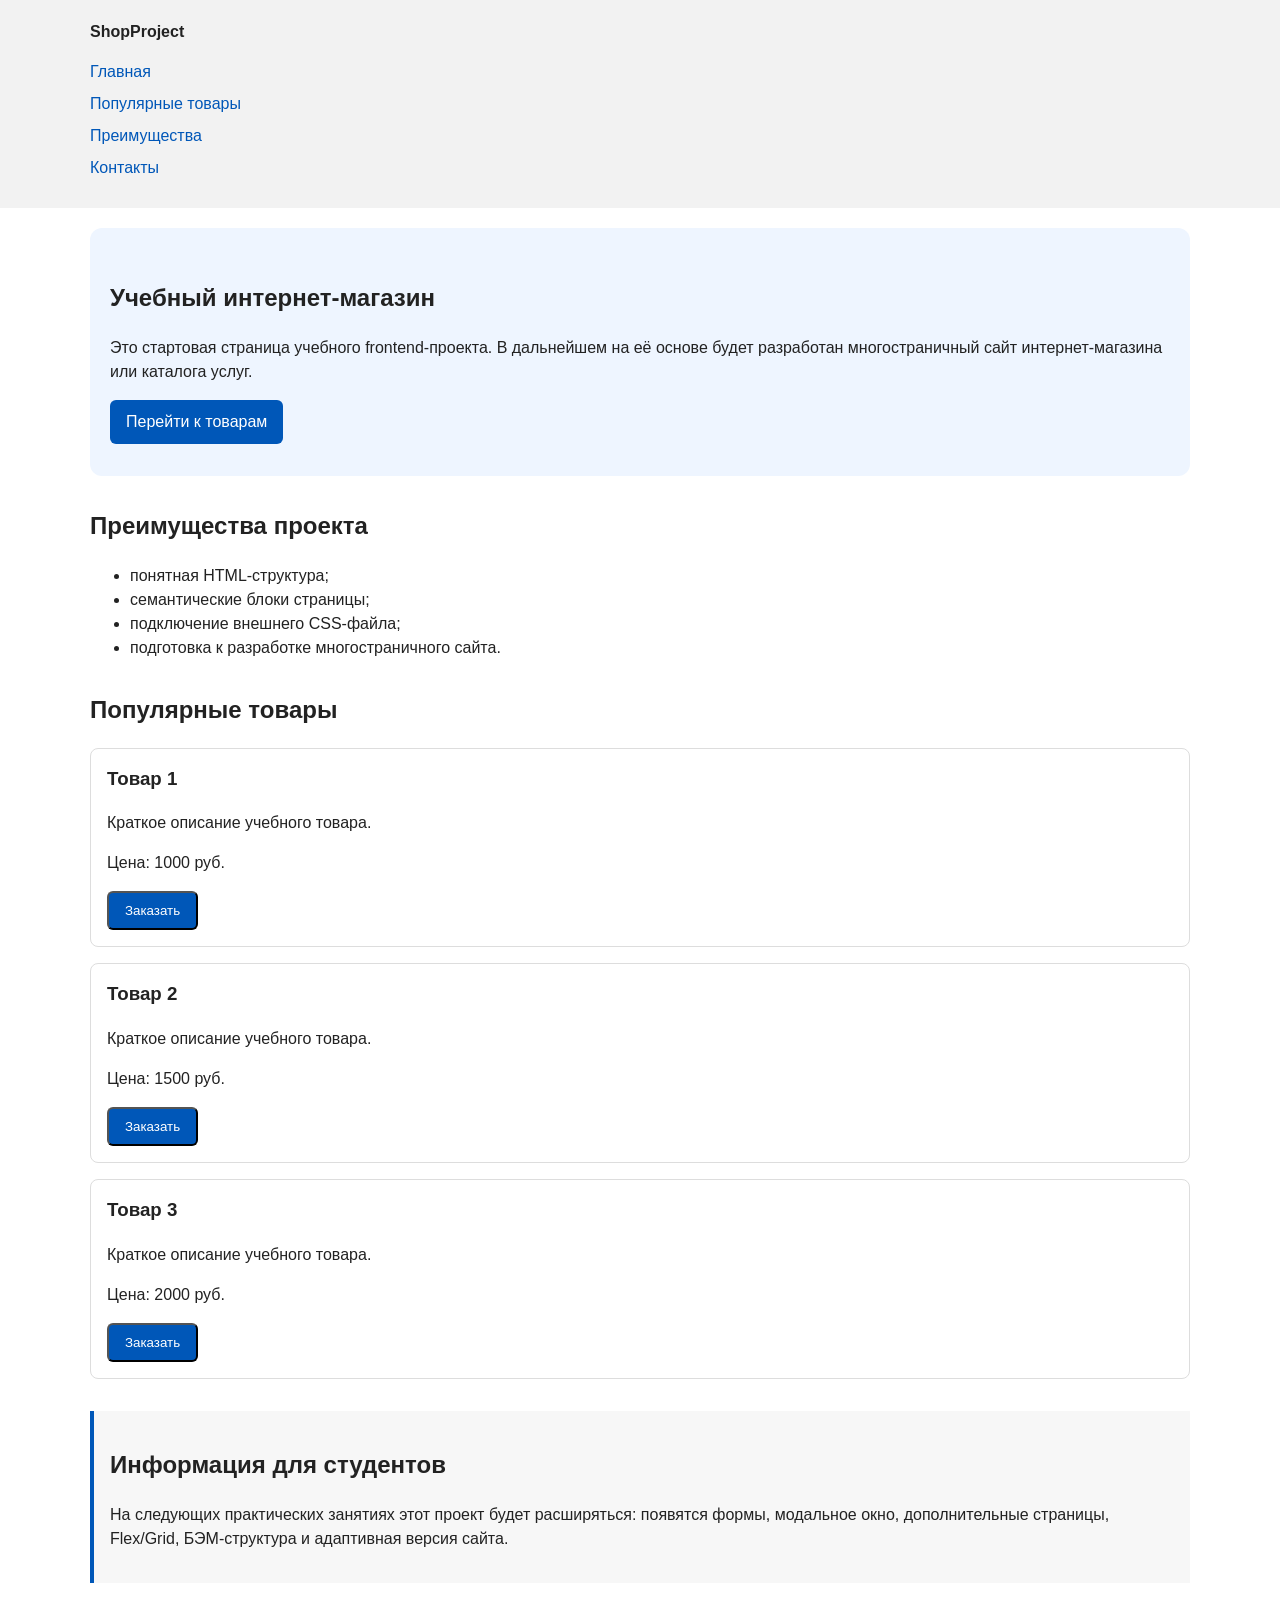
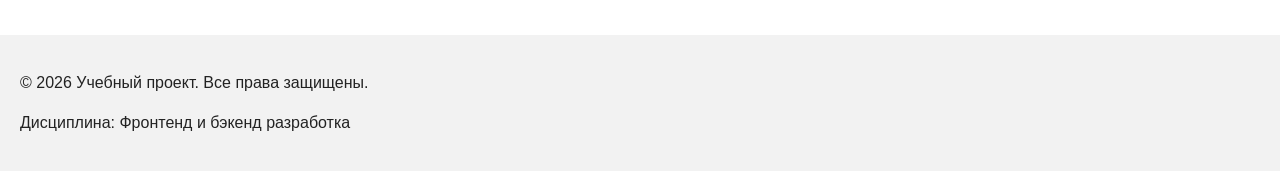
==== index.html @ 7aa3ad2e "feat: add order form modal and validation" ====
<!DOCTYPE html>
<html lang="ru">

<head>
    <meta charset="UTF-8">
    <meta name="viewport" content="width=device-width, initial-scale=1.0">
    <title>Учебный интернет-магазин</title>
    <link rel="stylesheet" href="css/style.css">
    <script src="js/main.js" defer></script>
</head>

<body>
    <!-- Шапка сайта -->
    <header>
        <div class="site-header">
            <a class="site-logo" href="index.html">ShopProject</a>
            <nav class="site-nav" aria-label="Основная навигация">
                <ul class="site-nav__list">
                    <li><a href="index.html">Главная</a></li>
                    <li><a href="#popular">Популярные товары</a></li>
                    <li><a href="#advantages">Преимущества</a></li>
                    <li><a href="#contacts">Контакты</a></li>
                </ul>
            </nav>
        </div>
    </header>

    <!-- Основное содержимое -->
    <main>
        <!-- Hero-блок -->
        <section class="hero">
            <h1>Учебный интернет-магазин</h1>
            <p>
                Это стартовая страница учебного frontend-проекта.
                В дальнейшем на её основе будет разработан многостраничный сайт интернет-магазина или каталога услуг.
            </p>
            <a class="button" href="#popular">Перейти к товарам</a>
        </section>

        <!-- Блок преимуществ -->
        <section class="section" id="advantages">
            <h2>Преимущества проекта</h2>
            <ul class="advantages-list">
                <li>понятная HTML-структура;</li>
                <li>семантические блоки страницы;</li>
                <li>подключение внешнего CSS-файла;</li>
                <li>подготовка к разработке многостраничного сайта.</li>
            </ul>
        </section>

        <!-- Блок популярных товаров -->
        <section class="section" id="popular">
            <h2>Популярные товары</h2>

            <article class="product-card">
                <h3>Товар 1</h3>
                <p>Краткое описание учебного товара.</p>
                <p>Цена: 1000 руб.</p>
                <button class="button product-card__button" type="button" data-product="Товар 1">
                    Заказать
                </button>
            </article>

            <article class="product-card">
                <h3>Товар 2</h3>
                <p>Краткое описание учебного товара.</p>
                <p>Цена: 1500 руб.</p>
                <button class="button product-card__button" type="button" data-product="Товар 2">
                    Заказать
                </button>
            </article>

            <article class="product-card">
                <h3>Товар 3</h3>
                <p>Краткое описание учебного товара.</p>
                <p>Цена: 2000 руб.</p>
                <button class="button product-card__button" type="button" data-product="Товар 3">
                    Заказать
                </button>
            </article>
        </section>

        <!-- Дополнительный блок -->
        <aside class="aside-info">
            <h2>Информация для студентов</h2>
            <p>
                На следующих практических занятиях этот проект будет расширяться: появятся формы, модальное окно,
                дополнительные страницы, Flex/Grid, БЭМ-структура и адаптивная версия сайта.
            </p>
        </aside>
    </main>

    <!-- Подвал сайта -->
    <footer id="contacts">
        <p>&copy; 2026 Учебный проект. Все права защищены.</p>
        <p>Дисциплина: Фронтенд и бэкенд разработка</p>
    </footer>
<dialog class="order-dialog" id="order-dialog" aria-labelledby="order-dialog-title">
    <h2 id="order-dialog-title">Оформление заявки</h2>

    <form class="order-form" id="order-form" action="#" method="post" novalidate>
        <!-- Скрытое поле для выбранного товара -->
        <input id="selected-product" name="selected-product" type="hidden">

        <div class="form-field">
            <label for="order-name">Имя</label>
            <input id="order-name" name="name" type="text" placeholder="Введите ваше имя" minlength="2"
                autocomplete="given-name" required>
        </div>

        <div class="form-field">
            <label for="order-email">E-mail</label>
            <input id="order-email" name="email" type="email" placeholder="example@mail.ru" autocomplete="email"
                required>
        </div>

        <div class="form-field">
            <label for="order-phone">Телефон</label>
            <input id="order-phone" name="phone" type="tel" inputmode="tel" placeholder="+7(900) 000-00-00"
                pattern="^\+7\(\d{3}\)\d{3}-\d{2}-\d{2}$" required>
            <small>Формат: +7(900) 000-00-00</small>
        </div>

        <div class="form-field">
            <label for="order-date">Дата связи</label>
            <input id="order-date" name="date" type="date">
        </div>

        <div class="form-field">
            <label for="order-topic">Тема заявки</label>
            <select id="order-topic" name="topic" required>
                <option value="">Выберите тему</option>
                <option value="product">Заказ товара</option>
                <option value="consultation">Консультация</option>
                <option value="delivery">Доставка</option>
            </select>
        </div>

        <div class="form-field">
            <label for="order-comment">Комментарий</label>
            <textarea id="order-comment" name="comment" rows="4"
                placeholder="Укажите дополнительную информацию"></textarea>
        </div>

        <div class="form-field form-field--checkbox">
            <label>
                <input id="order-agreement" name="agreement" type="checkbox" required>
                Я согласен на обработку данных
            </label>
        </div>

        <div class="form-actions">
            <button type="button" id="close-order-dialog">Закрыть</button>
            <button type="submit">Отправить заявку</button>
        </div>
    </form>
</dialog>

<!-- Сообщение об успехе (изначально скрыто) -->
<p class="success-message" id="success-message" hidden>
    Форма успешно отправлена!
</p>
</body>

</html>
---- css/style.css ----
* {
    box-sizing: border-box;
}

body {
    margin: 0;
    font-family: Arial, sans-serif;
    line-height: 1.5;
    color: #222222;
    background-color: #ffffff;
}

header,
main,
footer {
    padding: 20px;
}

header {
    background-color: #f2f2f2;
}

footer {
    background-color: #f2f2f2;
}

.site-header {
    max-width: 1100px;
    margin: 0 auto;
}

.site-logo {
    font-weight: bold;
    text-decoration: none;
    color: #222222;
}

.site-nav__list {
    padding: 0;
    margin: 16px 0 0;
    list-style: none;
}

.site-nav__list li {
    margin-bottom: 8px;
}

.site-nav__list a {
    color: #0057b8;
    text-decoration: none;
}

.site-nav__list a:hover {
    text-decoration: underline;
}

.hero {
    max-width: 1100px;
    margin: 0 auto 32px;
    padding: 32px 20px;
    background-color: #eef5ff;
    border-radius: 12px;
}

.section {
    max-width: 1100px;
    margin: 0 auto 32px;
}

.section h2 {
    margin-top: 0;
}

.product-card {
    margin-bottom: 16px;
    padding: 16px;
    border: 1px solid #dddddd;
    border-radius: 8px;
    background-color: #ffffff;
}

.product-card h3 {
    margin-top: 0;
}

.button {
    display: inline-block;
    padding: 10px 16px;
    color: #ffffff;
    background-color: #0057b8;
    text-decoration: none;
    border-radius: 6px;
}

.button:hover {
    background-color: #003f86;
}

.aside-info {
    max-width: 1100px;
    margin: 0 auto 32px;
    padding: 16px;
    border-left: 4px solid #0057b8;
    background-color: #f7f7f7;
}
/* Модальное окно.
Элемент dialog сам умеет открываться поверх страницы.
*/
.order-dialog {
    width: min(100% - 32px, 560px);
    padding: 24px;
    border: none;
    border-radius: 12px;
}

/* Затемнение фона за модальным окном.
*/
.order-dialog::backdrop {
    background-color: rgba(0, 0, 0, 0.5);
}

/* Поле формы.
Каждый блок получает нижний отступ.
*/
.form-field {
    margin-bottom: 16px;
}

/* Подпись поля.
*/
.form-field label {
    display: block;
    margin-bottom: 6px;
}

/* Основные поля формы.
*/
.form-field input,
.form-field select,
.form-field textarea {
    width: 100%;
    padding: 10px 12px;
    border: 1px solid #cccccc;
    border-radius: 6px;
    font: inherit;
}

/* Checkbox не должен занимать всю ширину.
*/
.form-field input[type="checkbox"] {
    width: auto;
}

/* Подсказка под полем телефона.
*/
.form-field small {
    display: block;
    margin-top: 4px;
    color: #666666;
}

/* Видимый фокус для клавиатурной навигации.
*/
.form-field input:focus-visible,
.form-field select:focus-visible,
.form-field textarea:focus-visible,
.form-actions button:focus-visible {
    outline: 2px solid #0057b8;
    outline-offset: 2px;
}

/* Подсветка ошибочных полей.
Атрибут aria-invalid будет добавляться через JavaScript.
*/
[aria-invalid="true"] {
    border-color: #b00020;
}

/* Кнопки формы.
*/
.form-actions {
    display: flex;
    gap: 12px;
    margin-top: 20px;
}

/* Сообщение об успешной отправке.
*/
.success-message {
    max-width: 1100px;
    margin: 24px auto;
    padding: 16px;
    border-left: 4px solid #168a2f;
    background-color: #eefaf0;
}
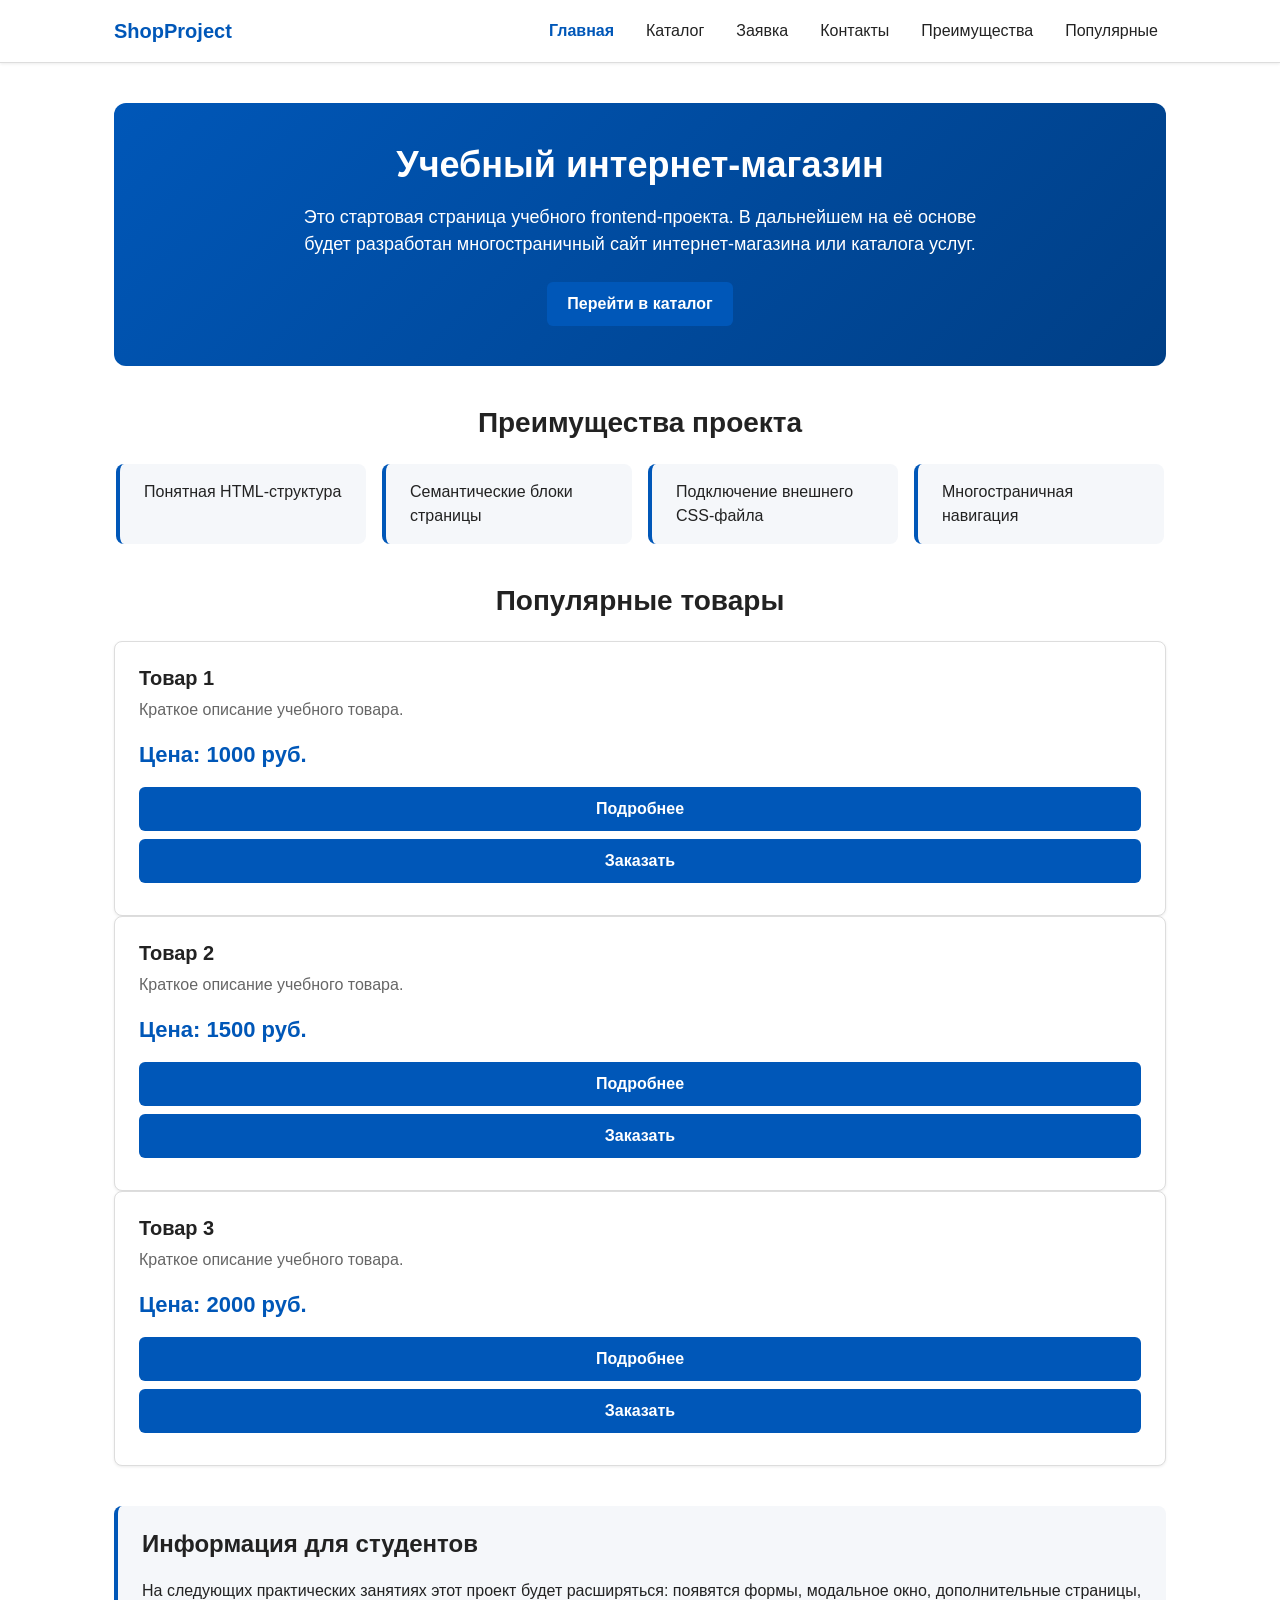
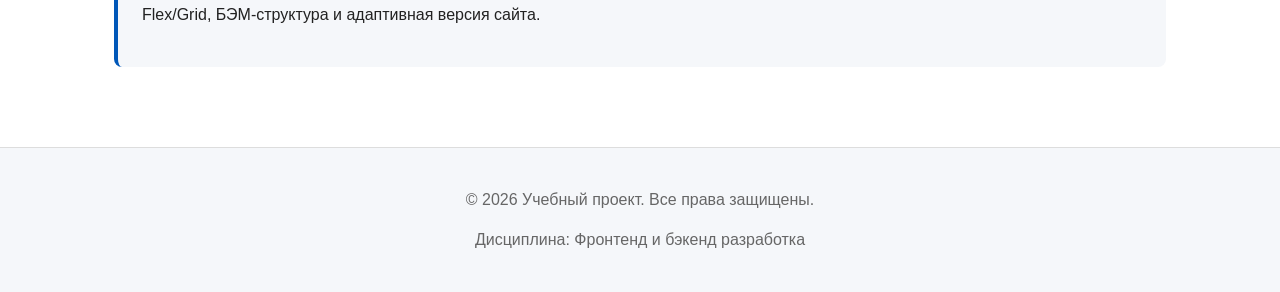
==== commit 57a15986: "feat: add multi-page structure, catalog, product, order and contacts pages" ====
--- a/index.html
+++ b/index.html
@@ -4,162 +4,141 @@
 <head>
     <meta charset="UTF-8">
     <meta name="viewport" content="width=device-width, initial-scale=1.0">
-    <title>Учебный интернет-магазин</title>
+    <title>Главная — Учебный интернет-магазин</title>
+    <meta name="description"
+        content="Главная страница учебного интернет-магазина: популярные товары, преимущества и контакты">
     <link rel="stylesheet" href="css/style.css">
     <script src="js/main.js" defer></script>
 </head>
 
 <body>
-    <!-- Шапка сайта -->
-    <header>
-        <div class="site-header">
-            <a class="site-logo" href="index.html">ShopProject</a>
+    <header class="site-header">
+        <div class="site-header__inner">
+            <a class="site-header__logo" href="index.html">ShopProject</a>
             <nav class="site-nav" aria-label="Основная навигация">
                 <ul class="site-nav__list">
-                    <li><a href="index.html">Главная</a></li>
-                    <li><a href="#popular">Популярные товары</a></li>
-                    <li><a href="#advantages">Преимущества</a></li>
-                    <li><a href="#contacts">Контакты</a></li>
+                    <li class="site-nav__item"><a href="index.html"
+                            class="site-nav__link site-nav__link--active">Главная</a></li>
+                    <li class="site-nav__item"><a href="catalog.html" class="site-nav__link">Каталог</a></li>
+                    <li class="site-nav__item"><a href="order.html" class="site-nav__link">Заявка</a></li>
+                    <li class="site-nav__item"><a href="contacts.html" class="site-nav__link">Контакты</a></li>
+                    <li class="site-nav__item"><a href="#advantages" class="site-nav__link">Преимущества</a></li>
+                    <li class="site-nav__item"><a href="#popular" class="site-nav__link">Популярные</a></li>
                 </ul>
             </nav>
         </div>
     </header>
 
-    <!-- Основное содержимое -->
     <main>
-        <!-- Hero-блок -->
         <section class="hero">
             <h1>Учебный интернет-магазин</h1>
-            <p>
-                Это стартовая страница учебного frontend-проекта.
-                В дальнейшем на её основе будет разработан многостраничный сайт интернет-магазина или каталога услуг.
-            </p>
-            <a class="button" href="#popular">Перейти к товарам</a>
+            <p>Это стартовая страница учебного frontend-проекта. В дальнейшем на её основе будет разработан
+                многостраничный сайт интернет-магазина или каталога услуг.</p>
+            <a class="button" href="catalog.html">Перейти в каталог</a>
         </section>
 
-        <!-- Блок преимуществ -->
         <section class="section" id="advantages">
             <h2>Преимущества проекта</h2>
             <ul class="advantages-list">
-                <li>понятная HTML-структура;</li>
-                <li>семантические блоки страницы;</li>
-                <li>подключение внешнего CSS-файла;</li>
-                <li>подготовка к разработке многостраничного сайта.</li>
+                <li>Понятная HTML-структура</li>
+                <li>Семантические блоки страницы</li>
+                <li>Подключение внешнего CSS-файла</li>
+                <li>Многостраничная навигация</li>
             </ul>
         </section>
 
-        <!-- Блок популярных товаров -->
         <section class="section" id="popular">
             <h2>Популярные товары</h2>
 
             <article class="product-card">
-                <h3>Товар 1</h3>
-                <p>Краткое описание учебного товара.</p>
-                <p>Цена: 1000 руб.</p>
-                <button class="button product-card__button" type="button" data-product="Товар 1">
-                    Заказать
-                </button>
+                <h3 class="product-card__title">Товар 1</h3>
+                <p class="product-card__description">Краткое описание учебного товара.</p>
+                <p class="product-card__price">Цена: 1000 руб.</p>
+                <a class="button product-card__link" href="product.html">Подробнее</a>
+                <button class="button product-card__button" type="button" data-product="Товар 1">Заказать</button>
             </article>
 
             <article class="product-card">
-                <h3>Товар 2</h3>
-                <p>Краткое описание учебного товара.</p>
-                <p>Цена: 1500 руб.</p>
-                <button class="button product-card__button" type="button" data-product="Товар 2">
-                    Заказать
-                </button>
+                <h3 class="product-card__title">Товар 2</h3>
+                <p class="product-card__description">Краткое описание учебного товара.</p>
+                <p class="product-card__price">Цена: 1500 руб.</p>
+                <a class="button product-card__link" href="product.html">Подробнее</a>
+                <button class="button product-card__button" type="button" data-product="Товар 2">Заказать</button>
             </article>
 
             <article class="product-card">
-                <h3>Товар 3</h3>
-                <p>Краткое описание учебного товара.</p>
-                <p>Цена: 2000 руб.</p>
-                <button class="button product-card__button" type="button" data-product="Товар 3">
-                    Заказать
-                </button>
+                <h3 class="product-card__title">Товар 3</h3>
+                <p class="product-card__description">Краткое описание учебного товара.</p>
+                <p class="product-card__price">Цена: 2000 руб.</p>
+                <a class="button product-card__link" href="product.html">Подробнее</a>
+                <button class="button product-card__button" type="button" data-product="Товар 3">Заказать</button>
             </article>
         </section>
 
-        <!-- Дополнительный блок -->
         <aside class="aside-info">
             <h2>Информация для студентов</h2>
-            <p>
-                На следующих практических занятиях этот проект будет расширяться: появятся формы, модальное окно,
-                дополнительные страницы, Flex/Grid, БЭМ-структура и адаптивная версия сайта.
-            </p>
+            <p>На следующих практических занятиях этот проект будет расширяться: появятся формы, модальное окно,
+                дополнительные страницы, Flex/Grid, БЭМ-структура и адаптивная версия сайта.</p>
         </aside>
     </main>
 
-    <!-- Подвал сайта -->
-    <footer id="contacts">
+    <footer class="site-footer" id="contacts">
         <p>&copy; 2026 Учебный проект. Все права защищены.</p>
         <p>Дисциплина: Фронтенд и бэкенд разработка</p>
     </footer>
-<dialog class="order-dialog" id="order-dialog" aria-labelledby="order-dialog-title">
-    <h2 id="order-dialog-title">Оформление заявки</h2>
 
-    <form class="order-form" id="order-form" action="#" method="post" novalidate>
-        <!-- Скрытое поле для выбранного товара -->
-        <input id="selected-product" name="selected-product" type="hidden">
+    <dialog class="order-dialog" id="order-dialog" aria-labelledby="order-dialog-title">
+        <h2 id="order-dialog-title">Оформление заявки</h2>
+        <form class="order-form" id="order-form" action="#" method="post" novalidate>
+            <input id="selected-product" name="selected-product" type="hidden">
+            <div class="form-field">
+                <label for="order-name">Имя</label>
+                <input id="order-name" name="name" type="text" placeholder="Введите ваше имя" minlength="2"
+                    autocomplete="given-name" required>
+            </div>
+            <div class="form-field">
+                <label for="order-email">E-mail</label>
+                <input id="order-email" name="email" type="email" placeholder="example@mail.ru" autocomplete="email"
+                    required>
+            </div>
+            <div class="form-field">
+                <label for="order-phone">Телефон</label>
+                <input id="order-phone" name="phone" type="tel" inputmode="tel" placeholder="+7(900) 000-00-00"
+                    pattern="^\+7\(\d{3}\)\d{3}-\d{2}-\d{2}$" required>
+                <small>Формат: +7(900) 000-00-00</small>
+            </div>
+            <div class="form-field">
+                <label for="order-date">Дата связи</label>
+                <input id="order-date" name="date" type="date">
+            </div>
+            <div class="form-field">
+                <label for="order-topic">Тема заявки</label>
+                <select id="order-topic" name="topic" required>
+                    <option value="">Выберите тему</option>
+                    <option value="product">Заказ товара</option>
+                    <option value="consultation">Консультация</option>
+                    <option value="delivery">Доставка</option>
+                </select>
+            </div>
+            <div class="form-field">
+                <label for="order-comment">Комментарий</label>
+                <textarea id="order-comment" name="comment" rows="4"
+                    placeholder="Укажите дополнительную информацию"></textarea>
+            </div>
+            <div class="form-field form-field--checkbox">
+                <label>
+                    <input id="order-agreement" name="agreement" type="checkbox" required>
+                    Я согласен на обработку данных
+                </label>
+            </div>
+            <div class="form-actions">
+                <button type="button" id="close-order-dialog">Закрыть</button>
+                <button type="submit">Отправить заявку</button>
+            </div>
+        </form>
+    </dialog>
 
-        <div class="form-field">
-            <label for="order-name">Имя</label>
-            <input id="order-name" name="name" type="text" placeholder="Введите ваше имя" minlength="2"
-                autocomplete="given-name" required>
-        </div>
-
-        <div class="form-field">
-            <label for="order-email">E-mail</label>
-            <input id="order-email" name="email" type="email" placeholder="example@mail.ru" autocomplete="email"
-                required>
-        </div>
-
-        <div class="form-field">
-            <label for="order-phone">Телефон</label>
-            <input id="order-phone" name="phone" type="tel" inputmode="tel" placeholder="+7(900) 000-00-00"
-                pattern="^\+7\(\d{3}\)\d{3}-\d{2}-\d{2}$" required>
-            <small>Формат: +7(900) 000-00-00</small>
-        </div>
-
-        <div class="form-field">
-            <label for="order-date">Дата связи</label>
-            <input id="order-date" name="date" type="date">
-        </div>
-
-        <div class="form-field">
-            <label for="order-topic">Тема заявки</label>
-            <select id="order-topic" name="topic" required>
-                <option value="">Выберите тему</option>
-                <option value="product">Заказ товара</option>
-                <option value="consultation">Консультация</option>
-                <option value="delivery">Доставка</option>
-            </select>
-        </div>
-
-        <div class="form-field">
-            <label for="order-comment">Комментарий</label>
-            <textarea id="order-comment" name="comment" rows="4"
-                placeholder="Укажите дополнительную информацию"></textarea>
-        </div>
-
-        <div class="form-field form-field--checkbox">
-            <label>
-                <input id="order-agreement" name="agreement" type="checkbox" required>
-                Я согласен на обработку данных
-            </label>
-        </div>
-
-        <div class="form-actions">
-            <button type="button" id="close-order-dialog">Закрыть</button>
-            <button type="submit">Отправить заявку</button>
-        </div>
-    </form>
-</dialog>
-
-<!-- Сообщение об успехе (изначально скрыто) -->
-<p class="success-message" id="success-message" hidden>
-    Форма успешно отправлена!
-</p>
+    <p class="success-message" id="success-message" hidden>Форма успешно отправлена!</p>
 </body>
 
 </html>
--- a/css/style.css
+++ b/css/style.css
@@ -1,195 +1,637 @@
+/* ===== CSS-переменные ===== */
+:root {
+    --color-bg: #ffffff;
+    --color-bg-soft: #f5f7fa;
+    --color-text: #222222;
+    --color-text-muted: #666666;
+    --color-primary: #0057b8;
+    --color-primary-dark: #003f86;
+    --color-border: #dddddd;
+    --color-danger: #b00020;
+    --color-success: #168a2f;
+    --color-success-bg: #eefaf0;
+    --color-warning: #f59e0b;
+    --color-hit: #e11d48;
+    --space-xs: 4px;
+    --space-sm: 8px;
+    --space-md: 16px;
+    --space-lg: 24px;
+    --space-xl: 40px;
+    --radius-sm: 6px;
+    --radius-md: 8px;
+    --radius-lg: 12px;
+    --shadow-sm: 0 1px 3px rgba(0, 0, 0, 0.08);
+    --shadow-md: 0 4px 12px rgba(0, 0, 0, 0.1);
+    --max-width: 1100px;
+}
+
+/* ===== Базовые стили ===== */
 * {
     box-sizing: border-box;
 }
 
 body {
     margin: 0;
-    font-family: Arial, sans-serif;
+    font-family: -apple-system, BlinkMacSystemFont, "Segoe UI", Roboto, Arial, sans-serif;
+    font-size: 16px;
     line-height: 1.5;
-    color: #222222;
-    background-color: #ffffff;
-}
-
-header,
-main,
-footer {
-    padding: 20px;
-}
-
-header {
-    background-color: #f2f2f2;
-}
-
-footer {
-    background-color: #f2f2f2;
-}
-
+    color: var(--color-text);
+    background-color: var(--color-bg);
+}
+
+h1,
+h2,
+h3 {
+    margin-top: 0;
+    line-height: 1.2;
+}
+
+a {
+    color: var(--color-primary);
+    text-decoration: none;
+}
+
+a:hover {
+    text-decoration: underline;
+}
+
+img {
+    max-width: 100%;
+    height: auto;
+    display: block;
+}
+
+/* ===== Шапка сайта (Flexbox) ===== */
 .site-header {
-    max-width: 1100px;
+    background-color: var(--color-bg);
+    border-bottom: 1px solid var(--color-border);
+    position: sticky;
+    top: 0;
+    z-index: 100;
+    box-shadow: var(--shadow-sm);
+}
+
+.site-header__inner {
+    max-width: var(--max-width);
     margin: 0 auto;
-}
-
-.site-logo {
-    font-weight: bold;
+    padding: var(--space-md) var(--space-lg);
+    display: flex;
+    align-items: center;
+    justify-content: space-between;
+    gap: var(--space-lg);
+    flex-wrap: wrap;
+}
+
+.site-header__logo {
+    font-size: 20px;
+    font-weight: 700;
+    color: var(--color-primary);
+}
+
+.site-header__logo:hover {
     text-decoration: none;
-    color: #222222;
-}
-
+    color: var(--color-primary-dark);
+}
+
+/* ===== Навигация (Flexbox) ===== */
 .site-nav__list {
+    list-style: none;
+    margin: 0;
     padding: 0;
-    margin: 16px 0 0;
+    display: flex;
+    gap: var(--space-md);
+    flex-wrap: wrap;
+}
+
+.site-nav__link {
+    color: var(--color-text);
+    padding: var(--space-xs) var(--space-sm);
+    border-radius: var(--radius-sm);
+    transition: background-color 0.2s, color 0.2s;
+}
+
+.site-nav__link:hover {
+    background-color: var(--color-bg-soft);
+    color: var(--color-primary);
+    text-decoration: none;
+}
+
+.site-nav__link:focus-visible {
+    outline: 2px solid var(--color-primary);
+    outline-offset: 2px;
+}
+
+.site-nav__link--active {
+    color: var(--color-primary);
+    font-weight: 600;
+}
+
+/* ===== Основной контейнер ===== */
+main {
+    max-width: var(--max-width);
+    margin: 0 auto;
+    padding: var(--space-xl) var(--space-lg);
+}
+
+/* ===== Hero-блок ===== */
+.hero {
+    background: linear-gradient(135deg, var(--color-primary) 0%, var(--color-primary-dark) 100%);
+    color: #ffffff;
+    padding: var(--space-xl) var(--space-lg);
+    border-radius: var(--radius-lg);
+    text-align: center;
+    margin-bottom: var(--space-xl);
+}
+
+.hero h1 {
+    font-size: 36px;
+    margin-bottom: var(--space-md);
+}
+
+.hero p {
+    font-size: 18px;
+    margin-bottom: var(--space-lg);
+    max-width: 700px;
+    margin-left: auto;
+    margin-right: auto;
+}
+
+/* ===== Секции ===== */
+.section {
+    margin-bottom: var(--space-xl);
+}
+
+.section h2 {
+    font-size: 28px;
+    margin-bottom: var(--space-lg);
+    text-align: center;
+}
+
+/* ===== Список преимуществ (Flexbox) ===== */
+.advantages-list {
     list-style: none;
-}
-
-.site-nav__list li {
-    margin-bottom: 8px;
-}
-
-.site-nav__list a {
-    color: #0057b8;
-    text-decoration: none;
-}
-
-.site-nav__list a:hover {
-    text-decoration: underline;
-}
-
-.hero {
-    max-width: 1100px;
-    margin: 0 auto 32px;
-    padding: 32px 20px;
-    background-color: #eef5ff;
-    border-radius: 12px;
-}
-
-.section {
-    max-width: 1100px;
-    margin: 0 auto 32px;
-}
-
-.section h2 {
-    margin-top: 0;
-}
-
+    padding: 0;
+    margin: 0;
+    display: flex;
+    flex-wrap: wrap;
+    gap: var(--space-md);
+    justify-content: center;
+}
+
+.advantages-list li {
+    background-color: var(--color-bg-soft);
+    padding: var(--space-md) var(--space-lg);
+    border-radius: var(--radius-md);
+    border-left: 4px solid var(--color-primary);
+    flex: 1 1 200px;
+    max-width: 250px;
+}
+
+/* ===== Карточки товаров (CSS Grid + позиционирование) ===== */
 .product-card {
-    margin-bottom: 16px;
-    padding: 16px;
-    border: 1px solid #dddddd;
-    border-radius: 8px;
-    background-color: #ffffff;
-}
-
-.product-card h3 {
-    margin-top: 0;
-}
-
+    position: relative;
+    background-color: var(--color-bg);
+    border: 1px solid var(--color-border);
+    border-radius: var(--radius-md);
+    padding: var(--space-lg);
+    box-shadow: var(--shadow-sm);
+    transition: transform 0.2s, box-shadow 0.2s;
+    display: flex;
+    flex-direction: column;
+    overflow: hidden;
+}
+
+.product-card:hover {
+    transform: translateY(-4px);
+    box-shadow: var(--shadow-md);
+}
+
+.product-card__title {
+    font-size: 20px;
+    margin: 0 0 var(--space-sm);
+}
+
+.product-card__description {
+    color: var(--color-text-muted);
+    margin: 0 0 var(--space-md);
+    flex-grow: 1;
+}
+
+.product-card__price {
+    font-size: 22px;
+    font-weight: 700;
+    color: var(--color-primary);
+    margin: 0 0 var(--space-md);
+}
+
+.product-card__link,
+.product-card__button {
+    margin-bottom: var(--space-sm);
+}
+
+/* Бейджи (position: absolute) */
+.product-card__badge {
+    position: absolute;
+    top: var(--space-sm);
+    right: var(--space-sm);
+    background-color: var(--color-primary);
+    color: #ffffff;
+    padding: var(--space-xs) var(--space-sm);
+    border-radius: var(--radius-sm);
+    font-size: 12px;
+    font-weight: 600;
+    text-transform: uppercase;
+    z-index: 1;
+}
+
+.product-card__badge--sale {
+    background-color: var(--color-warning);
+}
+
+.product-card__badge--hit {
+    background-color: var(--color-hit);
+}
+
+/* ===== Кнопки ===== */
 .button {
     display: inline-block;
-    padding: 10px 16px;
+    padding: 10px 20px;
+    background-color: var(--color-primary);
     color: #ffffff;
-    background-color: #0057b8;
+    border: none;
+    border-radius: var(--radius-sm);
+    font: inherit;
+    font-weight: 600;
+    cursor: pointer;
+    text-align: center;
     text-decoration: none;
-    border-radius: 6px;
+    transition: background-color 0.2s, transform 0.1s;
 }
 
 .button:hover {
-    background-color: #003f86;
-}
-
-.aside-info {
-    max-width: 1100px;
-    margin: 0 auto 32px;
-    padding: 16px;
-    border-left: 4px solid #0057b8;
-    background-color: #f7f7f7;
-}
-/* Модальное окно.
-Элемент dialog сам умеет открываться поверх страницы.
-*/
+    background-color: var(--color-primary-dark);
+    text-decoration: none;
+}
+
+.button:focus-visible {
+    outline: 2px solid var(--color-primary);
+    outline-offset: 3px;
+}
+
+.button:active {
+    transform: translateY(1px);
+}
+
+.button--secondary {
+    background-color: var(--color-bg-soft);
+    color: var(--color-text);
+    border: 1px solid var(--color-border);
+}
+
+.button--secondary:hover {
+    background-color: var(--color-border);
+}
+
+button:disabled,
+.button--disabled {
+    opacity: 0.6;
+    cursor: not-allowed;
+}
+
+/* ===== Каталог (CSS Grid) ===== */
+.catalog-layout {
+    display: grid;
+    grid-template-columns: 250px 1fr;
+    gap: var(--space-lg);
+    align-items: start;
+}
+
+@media (max-width: 768px) {
+    .catalog-layout {
+        grid-template-columns: 1fr;
+    }
+}
+
+/* Блок фильтров (sticky) */
+.catalog-filters {
+    background-color: var(--color-bg-soft);
+    padding: var(--space-lg);
+    border-radius: var(--radius-md);
+    position: sticky;
+    top: 90px;
+    align-self: start;
+}
+
+.catalog-filters h2 {
+    font-size: 20px;
+    margin-bottom: var(--space-md);
+}
+
+.filter-group {
+    margin-bottom: var(--space-lg);
+}
+
+.filter-group h3 {
+    font-size: 16px;
+    margin-bottom: var(--space-sm);
+}
+
+.filter-list {
+    list-style: none;
+    padding: 0;
+    margin: 0;
+}
+
+.filter-list li {
+    padding: var(--space-xs) 0;
+}
+
+/* Сетка товаров (CSS Grid) */
+.catalog-products {
+    display: grid;
+    grid-template-columns: repeat(auto-fill, minmax(250px, 1fr));
+    gap: var(--space-lg);
+}
+
+/* ===== Страница товара ===== */
+.breadcrumbs {
+    margin-bottom: var(--space-lg);
+}
+
+.breadcrumbs__list {
+    list-style: none;
+    padding: 0;
+    margin: 0;
+    display: flex;
+    gap: var(--space-sm);
+    flex-wrap: wrap;
+}
+
+.breadcrumbs__item::after {
+    content: "→";
+    margin-left: var(--space-sm);
+    color: var(--color-text-muted);
+}
+
+.breadcrumbs__item:last-child::after {
+    content: "";
+}
+
+.breadcrumbs__item--current {
+    color: var(--color-text-muted);
+}
+
+.product-layout {
+    display: grid;
+    grid-template-columns: 1fr 1fr;
+    gap: var(--space-xl);
+    margin-bottom: var(--space-xl);
+}
+
+@media (max-width: 768px) {
+    .product-layout {
+        grid-template-columns: 1fr;
+    }
+}
+
+.product-gallery__image {
+    background-color: var(--color-bg-soft);
+    border: 1px solid var(--color-border);
+    border-radius: var(--radius-md);
+    aspect-ratio: 1 / 1;
+    display: flex;
+    align-items: center;
+    justify-content: center;
+    color: var(--color-text-muted);
+    font-size: 18px;
+}
+
+.product-info__description {
+    font-size: 16px;
+    line-height: 1.6;
+    margin-bottom: var(--space-lg);
+}
+
+.product-info__price {
+    font-size: 24px;
+    margin-bottom: var(--space-lg);
+}
+
+/* ===== Таблица характеристик ===== */
+.product-specs {
+    margin-top: var(--space-xl);
+}
+
+.specs-table {
+    width: 100%;
+    border-collapse: collapse;
+    background-color: var(--color-bg);
+    border-radius: var(--radius-md);
+    overflow: hidden;
+    box-shadow: var(--shadow-sm);
+}
+
+.specs-table caption {
+    font-weight: 600;
+    font-size: 18px;
+    padding: var(--space-md);
+    text-align: left;
+    background-color: var(--color-bg-soft);
+    border-bottom: 2px solid var(--color-primary);
+}
+
+.specs-table th,
+.specs-table td {
+    padding: var(--space-md);
+    text-align: left;
+    border-bottom: 1px solid var(--color-border);
+}
+
+.specs-table thead th {
+    background-color: var(--color-primary);
+    color: #ffffff;
+    font-weight: 600;
+}
+
+.specs-table tbody th {
+    background-color: var(--color-bg-soft);
+    font-weight: 600;
+    width: 40%;
+}
+
+.specs-table tbody tr:hover {
+    background-color: var(--color-bg-soft);
+}
+
+/* ===== Форма заявки (на странице order.html) ===== */
+.order-intro {
+    font-size: 16px;
+    color: var(--color-text-muted);
+    margin-bottom: var(--space-lg);
+}
+
+.order-form--page {
+    max-width: 600px;
+    margin: 0 auto;
+    background-color: var(--color-bg-soft);
+    padding: var(--space-lg);
+    border-radius: var(--radius-md);
+}
+
+/* ===== Контакты (CSS Grid) ===== */
+.contacts-layout {
+    display: grid;
+    grid-template-columns: 1fr 1fr;
+    gap: var(--space-xl);
+}
+
+@media (max-width: 768px) {
+    .contacts-layout {
+        grid-template-columns: 1fr;
+    }
+}
+
+.contacts-address {
+    font-style: normal;
+    background-color: var(--color-bg-soft);
+    padding: var(--space-lg);
+    border-radius: var(--radius-md);
+    border-left: 4px solid var(--color-primary);
+}
+
+.contacts-address__item {
+    margin: 0 0 var(--space-sm);
+}
+
+.contacts-address__item:last-child {
+    margin-bottom: 0;
+}
+
+/* Форма обратной связи */
+.feedback-form {
+    background-color: var(--color-bg-soft);
+    padding: var(--space-lg);
+    border-radius: var(--radius-md);
+}
+
+/* ===== Модальное окно ===== */
 .order-dialog {
     width: min(100% - 32px, 560px);
-    padding: 24px;
+    padding: var(--space-lg);
     border: none;
-    border-radius: 12px;
-}
-
-/* Затемнение фона за модальным окном.
-*/
+    border-radius: var(--radius-lg);
+}
+
 .order-dialog::backdrop {
     background-color: rgba(0, 0, 0, 0.5);
 }
 
-/* Поле формы.
-Каждый блок получает нижний отступ.
-*/
+/* ===== Поля формы ===== */
 .form-field {
-    margin-bottom: 16px;
-}
-
-/* Подпись поля.
-*/
+    margin-bottom: var(--space-md);
+}
+
 .form-field label {
     display: block;
-    margin-bottom: 6px;
-}
-
-/* Основные поля формы.
-*/
+    margin-bottom: var(--space-xs);
+    font-weight: 500;
+}
+
 .form-field input,
 .form-field select,
 .form-field textarea {
     width: 100%;
     padding: 10px 12px;
-    border: 1px solid #cccccc;
-    border-radius: 6px;
+    border: 1px solid var(--color-border);
+    border-radius: var(--radius-sm);
     font: inherit;
-}
-
-/* Checkbox не должен занимать всю ширину.
-*/
+    background-color: var(--color-bg);
+    transition: border-color 0.2s;
+}
+
+.form-field input:focus,
+.form-field select:focus,
+.form-field textarea:focus {
+    border-color: var(--color-primary);
+}
+
 .form-field input[type="checkbox"] {
     width: auto;
 }
 
-/* Подсказка под полем телефона.
-*/
 .form-field small {
     display: block;
-    margin-top: 4px;
-    color: #666666;
-}
-
-/* Видимый фокус для клавиатурной навигации.
-*/
+    margin-top: var(--space-xs);
+    color: var(--color-text-muted);
+    font-size: 13px;
+}
+
 .form-field input:focus-visible,
 .form-field select:focus-visible,
 .form-field textarea:focus-visible,
 .form-actions button:focus-visible {
-    outline: 2px solid #0057b8;
+    outline: 2px solid var(--color-primary);
     outline-offset: 2px;
 }
 
-/* Подсветка ошибочных полей.
-Атрибут aria-invalid будет добавляться через JavaScript.
-*/
 [aria-invalid="true"] {
-    border-color: #b00020;
-}
-
-/* Кнопки формы.
-*/
+    border-color: var(--color-danger);
+}
+
 .form-actions {
     display: flex;
-    gap: 12px;
-    margin-top: 20px;
-}
-
-/* Сообщение об успешной отправке.
-*/
+    gap: var(--space-md);
+    margin-top: var(--space-lg);
+}
+
+/* ===== Сообщение об успехе ===== */
 .success-message {
-    max-width: 1100px;
-    margin: 24px auto;
-    padding: 16px;
-    border-left: 4px solid #168a2f;
-    background-color: #eefaf0;
+    max-width: var(--max-width);
+    margin: var(--space-lg) auto;
+    padding: var(--space-md);
+    border-left: 4px solid var(--color-success);
+    background-color: var(--color-success-bg);
+    border-radius: var(--radius-sm);
+}
+
+/* ===== Подвал ===== */
+.site-footer {
+    background-color: var(--color-bg-soft);
+    border-top: 1px solid var(--color-border);
+    padding: var(--space-lg);
+    text-align: center;
+    color: var(--color-text-muted);
+    margin-top: var(--space-xl);
+}
+
+/* ===== Фиксированная кнопка "Наверх" (position: fixed) ===== */
+.scroll-top-button {
+    position: fixed;
+    bottom: var(--space-lg);
+    right: var(--space-lg);
+    width: 50px;
+    height: 50px;
+    background-color: var(--color-primary);
+    color: #ffffff;
+    border: none;
+    border-radius: 50%;
+    font-size: 24px;
+    cursor: pointer;
+    box-shadow: var(--shadow-md);
+    z-index: 50;
+    transition: background-color 0.2s, transform 0.2s;
+}
+
+.scroll-top-button:hover {
+    background-color: var(--color-primary-dark);
+    transform: translateY(-2px);
+}
+
+/* ===== Блок aside ===== */
+.aside-info {
+    background-color: var(--color-bg-soft);
+    padding: var(--space-lg);
+    border-radius: var(--radius-md);
+    border-left: 4px solid var(--color-primary);
+    margin-top: var(--space-xl);
 }
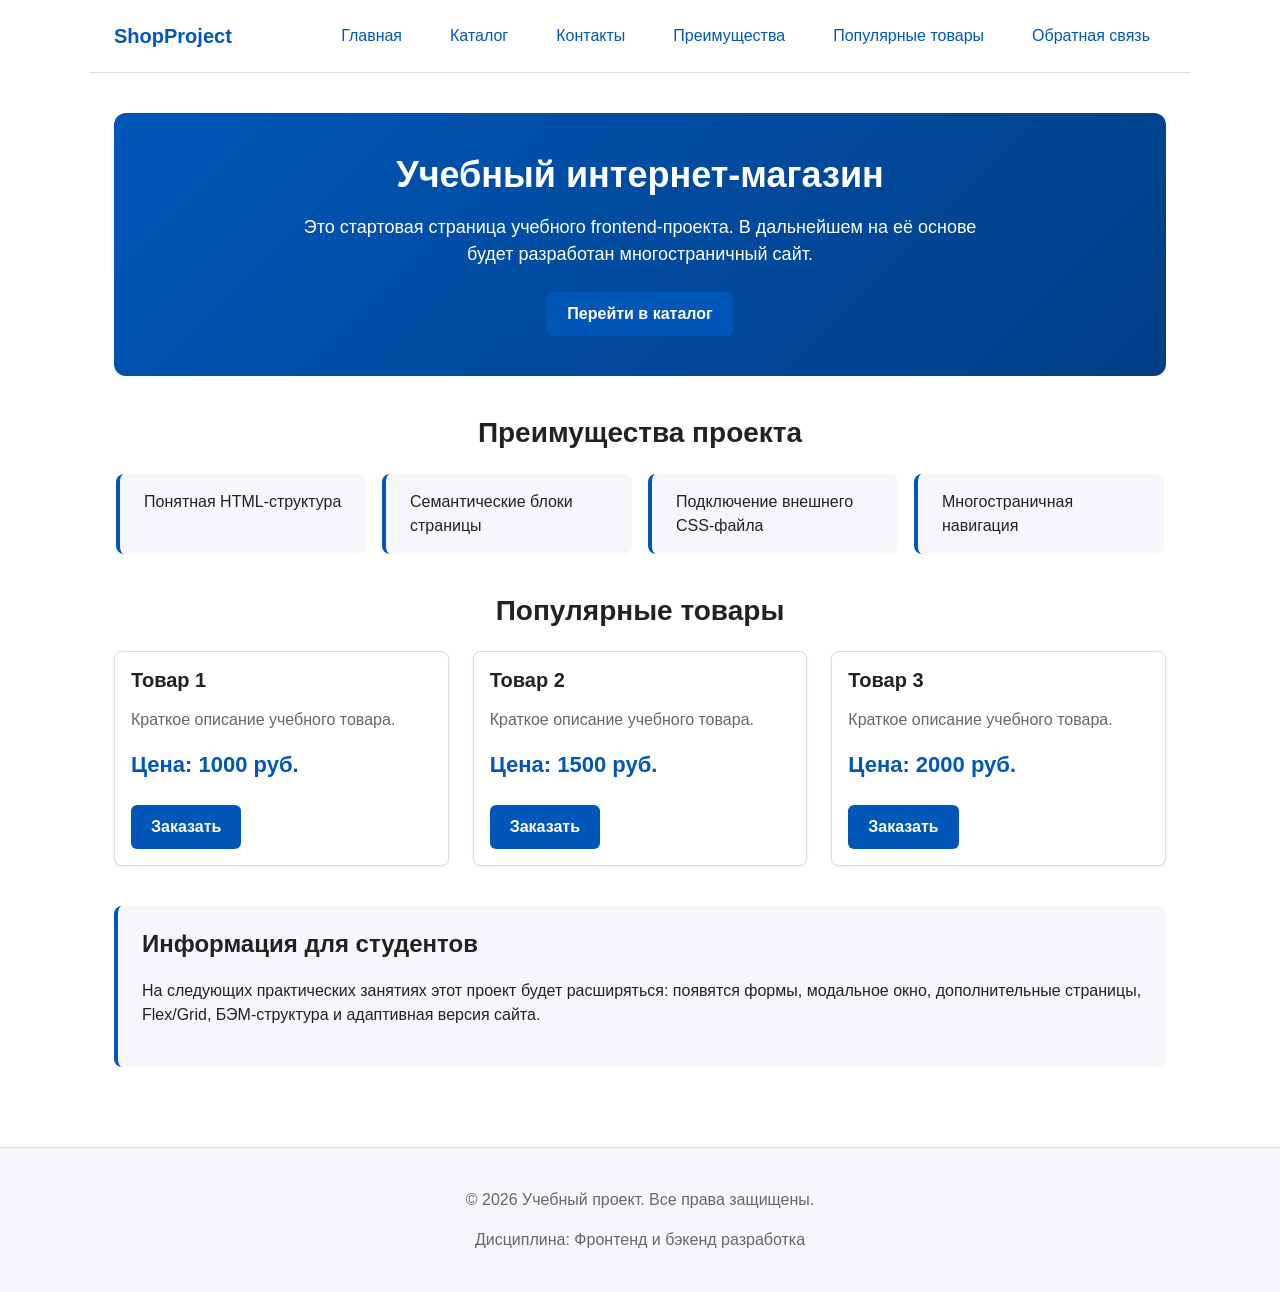
==== commit 7f63b5c9: "feat: add multi-page structure navigation and anchors" ====
--- a/index.html
+++ b/index.html
@@ -4,26 +4,24 @@
 <head>
     <meta charset="UTF-8">
     <meta name="viewport" content="width=device-width, initial-scale=1.0">
+    <meta name="description" content="Главная страница учебного интернет-магазина.">
     <title>Главная — Учебный интернет-магазин</title>
-    <meta name="description"
-        content="Главная страница учебного интернет-магазина: популярные товары, преимущества и контакты">
     <link rel="stylesheet" href="css/style.css">
     <script src="js/main.js" defer></script>
 </head>
 
 <body>
-    <header class="site-header">
-        <div class="site-header__inner">
-            <a class="site-header__logo" href="index.html">ShopProject</a>
+    <header>
+        <div class="site-header">
+            <a class="site-logo" href="index.html">ShopProject</a>
             <nav class="site-nav" aria-label="Основная навигация">
                 <ul class="site-nav__list">
-                    <li class="site-nav__item"><a href="index.html"
-                            class="site-nav__link site-nav__link--active">Главная</a></li>
-                    <li class="site-nav__item"><a href="catalog.html" class="site-nav__link">Каталог</a></li>
-                    <li class="site-nav__item"><a href="order.html" class="site-nav__link">Заявка</a></li>
-                    <li class="site-nav__item"><a href="contacts.html" class="site-nav__link">Контакты</a></li>
-                    <li class="site-nav__item"><a href="#advantages" class="site-nav__link">Преимущества</a></li>
-                    <li class="site-nav__item"><a href="#popular" class="site-nav__link">Популярные</a></li>
+                    <li><a href="index.html">Главная</a></li>
+                    <li><a href="catalog.html">Каталог</a></li>
+                    <li><a href="contacts.html">Контакты</a></li>
+                    <li><a href="index.html#advantages">Преимущества</a></li>
+                    <li><a href="index.html#popular">Популярные товары</a></li>
+                    <li><a href="index.html#contacts">Обратная связь</a></li>
                 </ul>
             </nav>
         </div>
@@ -33,7 +31,7 @@
         <section class="hero">
             <h1>Учебный интернет-магазин</h1>
             <p>Это стартовая страница учебного frontend-проекта. В дальнейшем на её основе будет разработан
-                многостраничный сайт интернет-магазина или каталога услуг.</p>
+                многостраничный сайт.</p>
             <a class="button" href="catalog.html">Перейти в каталог</a>
         </section>
 
@@ -50,29 +48,29 @@
         <section class="section" id="popular">
             <h2>Популярные товары</h2>
 
-            <article class="product-card">
-                <h3 class="product-card__title">Товар 1</h3>
-                <p class="product-card__description">Краткое описание учебного товара.</p>
-                <p class="product-card__price">Цена: 1000 руб.</p>
-                <a class="button product-card__link" href="product.html">Подробнее</a>
-                <button class="button product-card__button" type="button" data-product="Товар 1">Заказать</button>
-            </article>
+            <!-- Обертка для CSS Grid (ПР №6) -->
+            <div class="products-grid">
+                <article class="product-card">
+                    <h3>Товар 1</h3>
+                    <p>Краткое описание учебного товара.</p>
+                    <p>Цена: 1000 руб.</p>
+                    <button class="button product-card__button" type="button" data-product="Товар 1">Заказать</button>
+                </article>
 
-            <article class="product-card">
-                <h3 class="product-card__title">Товар 2</h3>
-                <p class="product-card__description">Краткое описание учебного товара.</p>
-                <p class="product-card__price">Цена: 1500 руб.</p>
-                <a class="button product-card__link" href="product.html">Подробнее</a>
-                <button class="button product-card__button" type="button" data-product="Товар 2">Заказать</button>
-            </article>
+                <article class="product-card">
+                    <h3>Товар 2</h3>
+                    <p>Краткое описание учебного товара.</p>
+                    <p>Цена: 1500 руб.</p>
+                    <button class="button product-card__button" type="button" data-product="Товар 2">Заказать</button>
+                </article>
 
-            <article class="product-card">
-                <h3 class="product-card__title">Товар 3</h3>
-                <p class="product-card__description">Краткое описание учебного товара.</p>
-                <p class="product-card__price">Цена: 2000 руб.</p>
-                <a class="button product-card__link" href="product.html">Подробнее</a>
-                <button class="button product-card__button" type="button" data-product="Товар 3">Заказать</button>
-            </article>
+                <article class="product-card">
+                    <h3>Товар 3</h3>
+                    <p>Краткое описание учебного товара.</p>
+                    <p>Цена: 2000 руб.</p>
+                    <button class="button product-card__button" type="button" data-product="Товар 3">Заказать</button>
+                </article>
+            </div>
         </section>
 
         <aside class="aside-info">
@@ -82,11 +80,12 @@
         </aside>
     </main>
 
-    <footer class="site-footer" id="contacts">
+    <footer id="contacts">
         <p>&copy; 2026 Учебный проект. Все права защищены.</p>
         <p>Дисциплина: Фронтенд и бэкенд разработка</p>
     </footer>
 
+    <!-- Модальное окно из ПР №3 (сохранено, чтобы работал JS) -->
     <dialog class="order-dialog" id="order-dialog" aria-labelledby="order-dialog-title">
         <h2 id="order-dialog-title">Оформление заявки</h2>
         <form class="order-form" id="order-form" action="#" method="post" novalidate>
--- a/css/style.css
+++ b/css/style.css
@@ -12,6 +12,9 @@
     --color-success-bg: #eefaf0;
     --color-warning: #f59e0b;
     --color-hit: #e11d48;
+    --color-white: #ffffff;
+    --color-surface: #f8f9fa;
+    --container-width: 1100px;
     --space-xs: 4px;
     --space-sm: 8px;
     --space-md: 16px;
@@ -22,7 +25,17 @@
     --radius-lg: 12px;
     --shadow-sm: 0 1px 3px rgba(0, 0, 0, 0.08);
     --shadow-md: 0 4px 12px rgba(0, 0, 0, 0.1);
-    --max-width: 1100px;
+}
+
+/* ===== Плавная прокрутка (ПР №5) ===== */
+html {
+    scroll-behavior: smooth;
+}
+
+/* ===== Подсветка якоря (ПР №5) ===== */
+:target {
+    outline: 2px dashed var(--color-primary);
+    outline-offset: 4px;
 }
 
 /* ===== Базовые стили ===== */
@@ -61,74 +74,89 @@
     display: block;
 }
 
-/* ===== Шапка сайта (Flexbox) ===== */
+/* ===== Шапка сайта ===== */
 .site-header {
     background-color: var(--color-bg);
     border-bottom: 1px solid var(--color-border);
-    position: sticky;
-    top: 0;
-    z-index: 100;
-    box-shadow: var(--shadow-sm);
-}
-
-.site-header__inner {
-    max-width: var(--max-width);
+    padding: var(--space-md) var(--space-lg);
+    max-width: var(--container-width);
     margin: 0 auto;
-    padding: var(--space-md) var(--space-lg);
     display: flex;
     align-items: center;
     justify-content: space-between;
-    gap: var(--space-lg);
     flex-wrap: wrap;
-}
-
-.site-header__logo {
+    gap: var(--space-md);
+}
+
+.site-logo {
     font-size: 20px;
     font-weight: 700;
     color: var(--color-primary);
 }
 
-.site-header__logo:hover {
+.site-logo:hover {
     text-decoration: none;
     color: var(--color-primary-dark);
 }
 
-/* ===== Навигация (Flexbox) ===== */
+/* ===== Навигация через Flexbox (ПР №6) ===== */
 .site-nav__list {
+    display: flex;
+    flex-wrap: wrap;
+    justify-content: center;
+    align-items: center;
+    gap: var(--space-md);
+    padding: 0;
+    margin: 0;
     list-style: none;
-    margin: 0;
-    padding: 0;
-    display: flex;
-    gap: var(--space-md);
-    flex-wrap: wrap;
-}
-
-.site-nav__link {
-    color: var(--color-text);
-    padding: var(--space-xs) var(--space-sm);
+}
+
+.site-nav__list a {
+    display: inline-block;
+    padding: var(--space-sm) var(--space-md);
+    color: var(--color-primary);
+    text-decoration: none;
     border-radius: var(--radius-sm);
     transition: background-color 0.2s, color 0.2s;
 }
 
-.site-nav__link:hover {
-    background-color: var(--color-bg-soft);
-    color: var(--color-primary);
-    text-decoration: none;
-}
-
-.site-nav__link:focus-visible {
+.site-nav__list a:hover {
+    color: var(--color-white);
+    background-color: var(--color-primary);
+    text-decoration: none;
+}
+
+.site-nav__list a:focus-visible {
     outline: 2px solid var(--color-primary);
     outline-offset: 2px;
 }
 
-.site-nav__link--active {
+/* ===== Хлебные крошки (ПР №5) ===== */
+.breadcrumbs {
+    max-width: var(--container-width);
+    margin: 0 auto var(--space-md);
+    padding: var(--space-md) var(--space-lg);
+    font-size: 14px;
+    color: var(--color-text-muted);
+}
+
+.breadcrumbs a {
     color: var(--color-primary);
-    font-weight: 600;
+}
+
+.breadcrumbs a:hover {
+    text-decoration: underline;
+}
+
+.breadcrumbs span::before {
+    content: "/";
+    margin: 0 var(--space-sm);
+    color: var(--color-text-muted);
 }
 
 /* ===== Основной контейнер ===== */
 main {
-    max-width: var(--max-width);
+    max-width: var(--container-width);
     margin: 0 auto;
     padding: var(--space-xl) var(--space-lg);
 }
@@ -136,7 +164,7 @@
 /* ===== Hero-блок ===== */
 .hero {
     background: linear-gradient(135deg, var(--color-primary) 0%, var(--color-primary-dark) 100%);
-    color: #ffffff;
+    color: var(--color-white);
     padding: var(--space-xl) var(--space-lg);
     border-radius: var(--radius-lg);
     text-align: center;
@@ -187,18 +215,24 @@
     max-width: 250px;
 }
 
-/* ===== Карточки товаров (CSS Grid + позиционирование) ===== */
+/* ===== Сетка карточек через CSS Grid (ПР №6) ===== */
+.products-grid {
+    display: grid;
+    grid-template-columns: repeat(3, 1fr);
+    gap: var(--space-lg);
+}
+
+/* ===== Карточки товаров (Flexbox внутри) ===== */
 .product-card {
-    position: relative;
+    display: flex;
+    flex-direction: column;
+    gap: var(--space-sm);
+    padding: var(--space-md);
+    border: 1px solid var(--color-border);
+    border-radius: var(--radius-md);
     background-color: var(--color-bg);
-    border: 1px solid var(--color-border);
-    border-radius: var(--radius-md);
-    padding: var(--space-lg);
     box-shadow: var(--shadow-sm);
     transition: transform 0.2s, box-shadow 0.2s;
-    display: flex;
-    flex-direction: column;
-    overflow: hidden;
 }
 
 .product-card:hover {
@@ -206,50 +240,26 @@
     box-shadow: var(--shadow-md);
 }
 
-.product-card__title {
+.product-card h3 {
+    margin: 0 0 var(--space-sm);
     font-size: 20px;
+}
+
+.product-card p {
     margin: 0 0 var(--space-sm);
-}
-
-.product-card__description {
-    color: var(--color-text-muted);
-    margin: 0 0 var(--space-md);
-    flex-grow: 1;
-}
-
-.product-card__price {
+    color: var(--color-text-muted);
+}
+
+.product-card p:last-of-type {
     font-size: 22px;
     font-weight: 700;
     color: var(--color-primary);
-    margin: 0 0 var(--space-md);
-}
-
-.product-card__link,
-.product-card__button {
-    margin-bottom: var(--space-sm);
-}
-
-/* Бейджи (position: absolute) */
-.product-card__badge {
-    position: absolute;
-    top: var(--space-sm);
-    right: var(--space-sm);
-    background-color: var(--color-primary);
-    color: #ffffff;
-    padding: var(--space-xs) var(--space-sm);
-    border-radius: var(--radius-sm);
-    font-size: 12px;
-    font-weight: 600;
-    text-transform: uppercase;
-    z-index: 1;
-}
-
-.product-card__badge--sale {
-    background-color: var(--color-warning);
-}
-
-.product-card__badge--hit {
-    background-color: var(--color-hit);
+    margin-bottom: var(--space-md);
+}
+
+.product-card .button {
+    margin-top: auto;
+    align-self: flex-start;
 }
 
 /* ===== Кнопки ===== */
@@ -257,7 +267,7 @@
     display: inline-block;
     padding: 10px 20px;
     background-color: var(--color-primary);
-    color: #ffffff;
+    color: var(--color-white);
     border: none;
     border-radius: var(--radius-sm);
     font: inherit;
@@ -282,44 +292,28 @@
     transform: translateY(1px);
 }
 
-.button--secondary {
-    background-color: var(--color-bg-soft);
-    color: var(--color-text);
-    border: 1px solid var(--color-border);
-}
-
-.button--secondary:hover {
-    background-color: var(--color-border);
-}
-
 button:disabled,
 .button--disabled {
     opacity: 0.6;
     cursor: not-allowed;
 }
 
-/* ===== Каталог (CSS Grid) ===== */
+/* ===== Каталог (CSS Grid с фильтрами) ===== */
 .catalog-layout {
+    max-width: var(--container-width);
+    margin: 0 auto var(--space-xl);
     display: grid;
-    grid-template-columns: 250px 1fr;
+    grid-template-columns: 260px 1fr;
+    grid-template-areas: "filters products";
     gap: var(--space-lg);
-    align-items: start;
-}
-
-@media (max-width: 768px) {
-    .catalog-layout {
-        grid-template-columns: 1fr;
-    }
-}
-
-/* Блок фильтров (sticky) */
+}
+
 .catalog-filters {
-    background-color: var(--color-bg-soft);
-    padding: var(--space-lg);
+    grid-area: filters;
+    padding: var(--space-md);
+    border: 1px solid var(--color-border);
     border-radius: var(--radius-md);
-    position: sticky;
-    top: 90px;
-    align-self: start;
+    background-color: var(--color-surface);
 }
 
 .catalog-filters h2 {
@@ -327,191 +321,38 @@
     margin-bottom: var(--space-md);
 }
 
-.filter-group {
-    margin-bottom: var(--space-lg);
-}
-
-.filter-group h3 {
-    font-size: 16px;
+.catalog-products {
+    grid-area: products;
+}
+
+/* ===== Форма фильтров ===== */
+.filters-form {
+    display: grid;
+    gap: var(--space-md);
+}
+
+.filters-form fieldset {
+    margin: 0;
+    padding: var(--space-md);
+    border: 1px solid var(--color-border);
+    border-radius: var(--radius-sm);
+}
+
+.filters-form legend {
+    font-weight: 700;
+}
+
+.filters-form label {
+    display: block;
     margin-bottom: var(--space-sm);
 }
 
-.filter-list {
-    list-style: none;
-    padding: 0;
-    margin: 0;
-}
-
-.filter-list li {
-    padding: var(--space-xs) 0;
-}
-
-/* Сетка товаров (CSS Grid) */
-.catalog-products {
-    display: grid;
-    grid-template-columns: repeat(auto-fill, minmax(250px, 1fr));
-    gap: var(--space-lg);
-}
-
-/* ===== Страница товара ===== */
-.breadcrumbs {
-    margin-bottom: var(--space-lg);
-}
-
-.breadcrumbs__list {
-    list-style: none;
-    padding: 0;
-    margin: 0;
-    display: flex;
-    gap: var(--space-sm);
-    flex-wrap: wrap;
-}
-
-.breadcrumbs__item::after {
-    content: "→";
-    margin-left: var(--space-sm);
-    color: var(--color-text-muted);
-}
-
-.breadcrumbs__item:last-child::after {
-    content: "";
-}
-
-.breadcrumbs__item--current {
-    color: var(--color-text-muted);
-}
-
-.product-layout {
-    display: grid;
-    grid-template-columns: 1fr 1fr;
-    gap: var(--space-xl);
-    margin-bottom: var(--space-xl);
-}
-
-@media (max-width: 768px) {
-    .product-layout {
-        grid-template-columns: 1fr;
-    }
-}
-
-.product-gallery__image {
-    background-color: var(--color-bg-soft);
-    border: 1px solid var(--color-border);
-    border-radius: var(--radius-md);
-    aspect-ratio: 1 / 1;
-    display: flex;
-    align-items: center;
-    justify-content: center;
-    color: var(--color-text-muted);
-    font-size: 18px;
-}
-
-.product-info__description {
-    font-size: 16px;
-    line-height: 1.6;
-    margin-bottom: var(--space-lg);
-}
-
-.product-info__price {
-    font-size: 24px;
-    margin-bottom: var(--space-lg);
-}
-
-/* ===== Таблица характеристик ===== */
-.product-specs {
-    margin-top: var(--space-xl);
-}
-
-.specs-table {
+.filters-form input[type="number"] {
     width: 100%;
-    border-collapse: collapse;
-    background-color: var(--color-bg);
-    border-radius: var(--radius-md);
-    overflow: hidden;
-    box-shadow: var(--shadow-sm);
-}
-
-.specs-table caption {
-    font-weight: 600;
-    font-size: 18px;
-    padding: var(--space-md);
-    text-align: left;
-    background-color: var(--color-bg-soft);
-    border-bottom: 2px solid var(--color-primary);
-}
-
-.specs-table th,
-.specs-table td {
-    padding: var(--space-md);
-    text-align: left;
-    border-bottom: 1px solid var(--color-border);
-}
-
-.specs-table thead th {
-    background-color: var(--color-primary);
-    color: #ffffff;
-    font-weight: 600;
-}
-
-.specs-table tbody th {
-    background-color: var(--color-bg-soft);
-    font-weight: 600;
-    width: 40%;
-}
-
-.specs-table tbody tr:hover {
-    background-color: var(--color-bg-soft);
-}
-
-/* ===== Форма заявки (на странице order.html) ===== */
-.order-intro {
-    font-size: 16px;
-    color: var(--color-text-muted);
-    margin-bottom: var(--space-lg);
-}
-
-.order-form--page {
-    max-width: 600px;
-    margin: 0 auto;
-    background-color: var(--color-bg-soft);
-    padding: var(--space-lg);
-    border-radius: var(--radius-md);
-}
-
-/* ===== Контакты (CSS Grid) ===== */
-.contacts-layout {
-    display: grid;
-    grid-template-columns: 1fr 1fr;
-    gap: var(--space-xl);
-}
-
-@media (max-width: 768px) {
-    .contacts-layout {
-        grid-template-columns: 1fr;
-    }
-}
-
-.contacts-address {
-    font-style: normal;
-    background-color: var(--color-bg-soft);
-    padding: var(--space-lg);
-    border-radius: var(--radius-md);
-    border-left: 4px solid var(--color-primary);
-}
-
-.contacts-address__item {
-    margin: 0 0 var(--space-sm);
-}
-
-.contacts-address__item:last-child {
-    margin-bottom: 0;
-}
-
-/* Форма обратной связи */
-.feedback-form {
-    background-color: var(--color-bg-soft);
-    padding: var(--space-lg);
-    border-radius: var(--radius-md);
+    padding: 8px 10px;
+    border: 1px solid var(--color-border);
+    border-radius: var(--radius-sm);
+    font: inherit;
 }
 
 /* ===== Модальное окно ===== */
@@ -586,7 +427,7 @@
 
 /* ===== Сообщение об успехе ===== */
 .success-message {
-    max-width: var(--max-width);
+    max-width: var(--container-width);
     margin: var(--space-lg) auto;
     padding: var(--space-md);
     border-left: 4px solid var(--color-success);
@@ -595,36 +436,13 @@
 }
 
 /* ===== Подвал ===== */
-.site-footer {
+footer {
     background-color: var(--color-bg-soft);
     border-top: 1px solid var(--color-border);
     padding: var(--space-lg);
     text-align: center;
     color: var(--color-text-muted);
     margin-top: var(--space-xl);
-}
-
-/* ===== Фиксированная кнопка "Наверх" (position: fixed) ===== */
-.scroll-top-button {
-    position: fixed;
-    bottom: var(--space-lg);
-    right: var(--space-lg);
-    width: 50px;
-    height: 50px;
-    background-color: var(--color-primary);
-    color: #ffffff;
-    border: none;
-    border-radius: 50%;
-    font-size: 24px;
-    cursor: pointer;
-    box-shadow: var(--shadow-md);
-    z-index: 50;
-    transition: background-color 0.2s, transform 0.2s;
-}
-
-.scroll-top-button:hover {
-    background-color: var(--color-primary-dark);
-    transform: translateY(-2px);
 }
 
 /* ===== Блок aside ===== */
@@ -634,4 +452,96 @@
     border-radius: var(--radius-md);
     border-left: 4px solid var(--color-primary);
     margin-top: var(--space-xl);
+}
+
+/* ===== Хлебные крошки ===== */
+.breadcrumbs {
+    max-width: var(--container-width);
+    margin: 0 auto var(--space-md);
+    padding: var(--space-md) var(--space-lg) 0;
+    font-size: 14px;
+    color: var(--color-text-muted);
+}
+
+.breadcrumbs a {
+    color: var(--color-primary);
+    text-decoration: none;
+}
+
+.breadcrumbs a:hover {
+    text-decoration: underline;
+}
+
+.breadcrumbs span::before {
+    content: "/";
+    margin: 0 var(--space-sm);
+    color: var(--color-text-muted);
+}
+
+/* ===== Горизонтальная сетка карточек (CSS Grid) ===== */
+.products-grid {
+    display: grid;
+    grid-template-columns: repeat(3, 1fr);
+    /* 3 колонки в ряд */
+    gap: var(--space-lg);
+    /* Отступы между карточками */
+}
+
+/* ===== Раскладка каталога (Фильтры слева, товары справа) ===== */
+.catalog-layout {
+    max-width: var(--container-width);
+    margin: 0 auto var(--space-xl);
+    display: grid;
+    grid-template-columns: 260px 1fr;
+    /* Левая колонка 260px, правая занимает остальное */
+    grid-template-areas: "filters products";
+    gap: var(--space-lg);
+}
+
+.catalog-filters {
+    grid-area: filters;
+    padding: var(--space-md);
+    border: 1px solid var(--color-border);
+    border-radius: var(--radius-md);
+    background-color: var(--color-bg-soft);
+}
+
+.catalog-filters h2 {
+    font-size: 20px;
+    margin-bottom: var(--space-md);
+}
+
+.catalog-products {
+    grid-area: products;
+}
+
+/* ===== Форма фильтров ===== */
+.filters-form {
+    display: grid;
+    gap: var(--space-md);
+}
+
+.filters-form fieldset {
+    margin: 0;
+    padding: var(--space-md);
+    border: 1px solid var(--color-border);
+    border-radius: var(--radius-sm);
+}
+
+.filters-form legend {
+    font-weight: 700;
+}
+
+.filters-form label {
+    display: block;
+    margin-bottom: var(--space-sm);
+}
+
+.filters-form input[type="number"] {
+    width: 100%;
+    padding: 8px 10px;
+    border: 1px solid var(--color-border);
+    border-radius: var(--radius-sm);
+    font: inherit;
+    margin-bottom: var(--space-sm);
 }
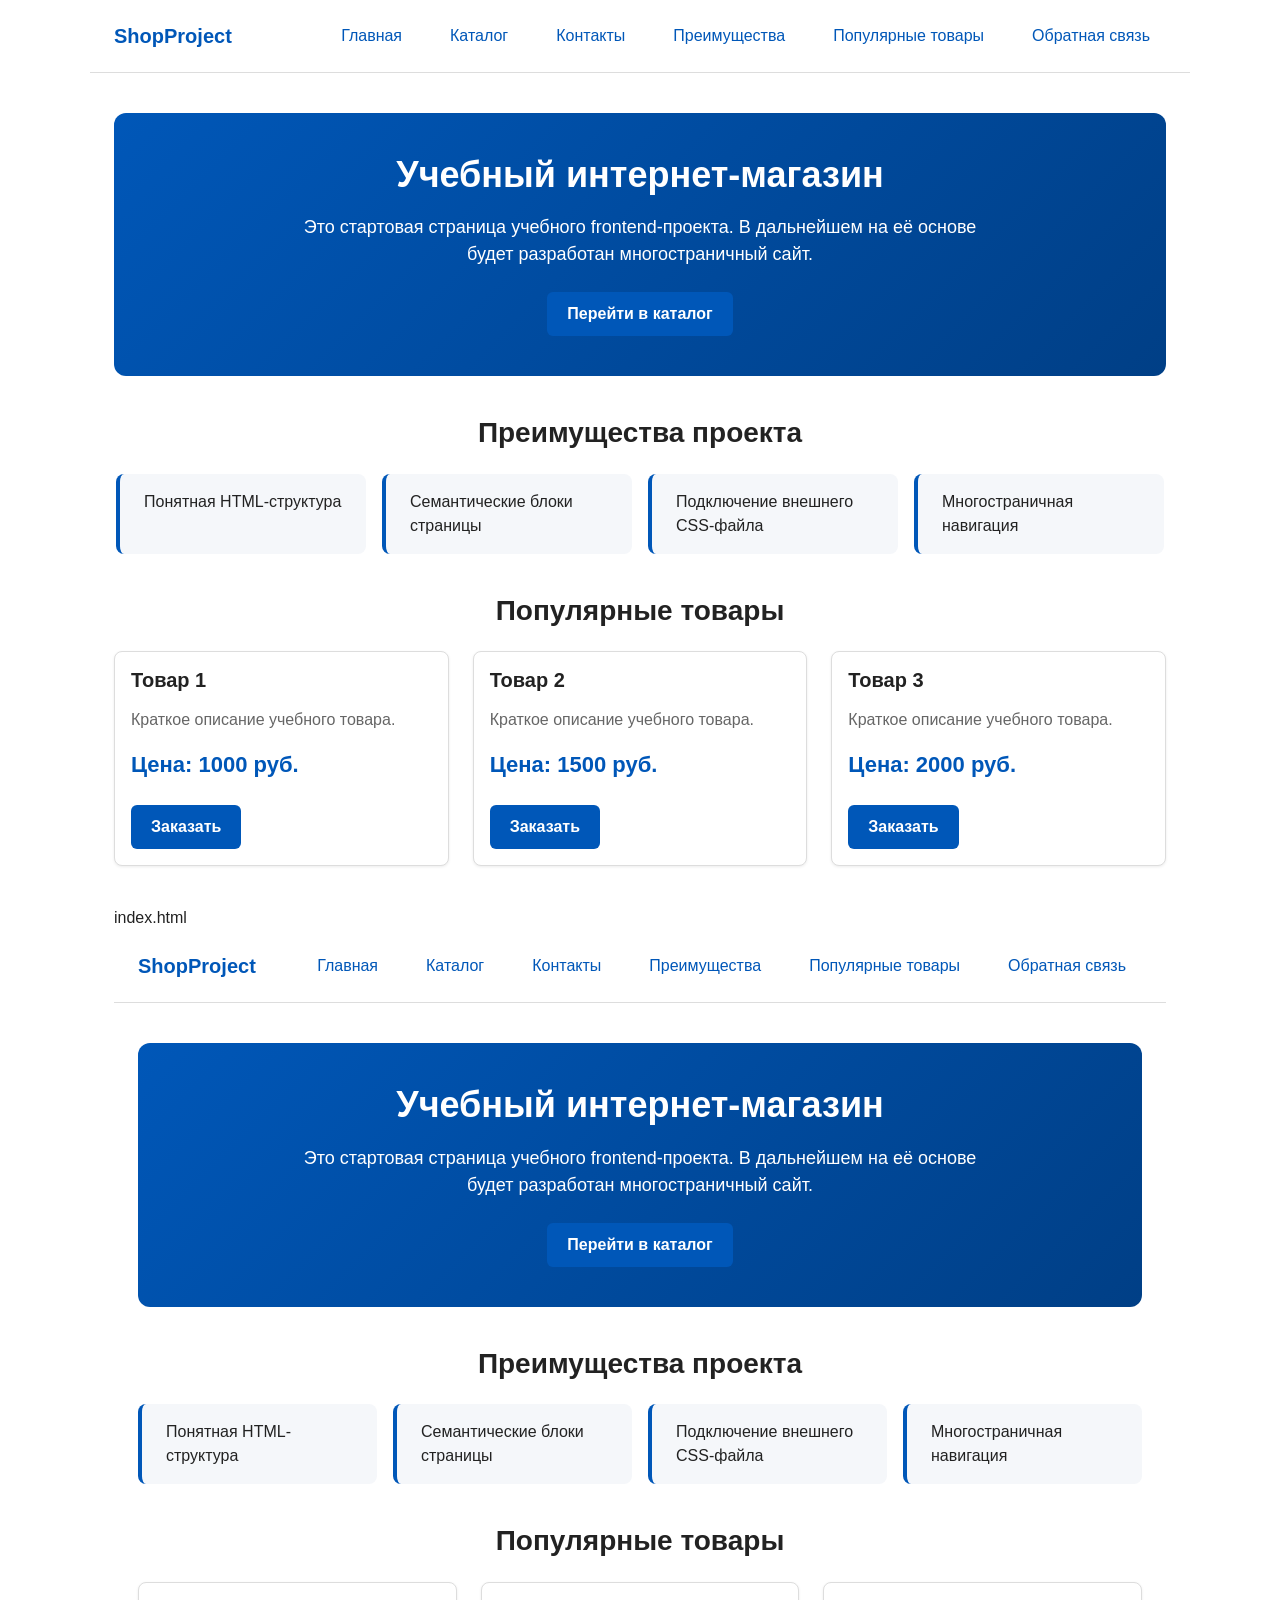
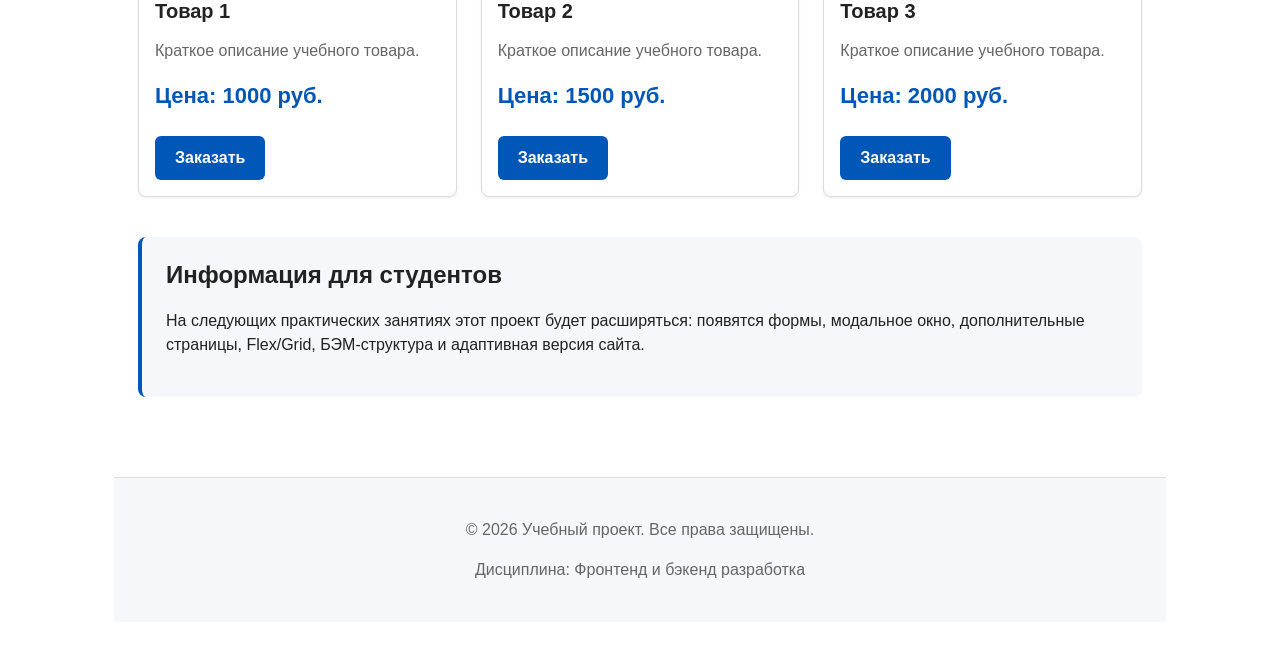
==== commit b9b34631: "feat: add flex navigation and grid catalog layout" ====
--- a/index.html
+++ b/index.html
@@ -1,6 +1,5 @@
 <!DOCTYPE html>
 <html lang="ru">
-
 <head>
     <meta charset="UTF-8">
     <meta name="viewport" content="width=device-width, initial-scale=1.0">
@@ -9,7 +8,6 @@
     <link rel="stylesheet" href="css/style.css">
     <script src="js/main.js" defer></script>
 </head>
-
 <body>
     <header>
         <div class="site-header">
@@ -30,8 +28,7 @@
     <main>
         <section class="hero">
             <h1>Учебный интернет-магазин</h1>
-            <p>Это стартовая страница учебного frontend-проекта. В дальнейшем на её основе будет разработан
-                многостраничный сайт.</p>
+            <p>Это стартовая страница учебного frontend-проекта. В дальнейшем на её основе будет разработан многостраничный сайт.</p>
             <a class="button" href="catalog.html">Перейти в каталог</a>
         </section>
 
@@ -47,8 +44,7 @@
 
         <section class="section" id="popular">
             <h2>Популярные товары</h2>
-
-            <!-- Обертка для CSS Grid (ПР №6) -->
+            
             <div class="products-grid">
                 <article class="product-card">
                     <h3>Товар 1</h3>
@@ -73,10 +69,82 @@
             </div>
         </section>
 
+        <aside class
+cat << 'EOF' > index.html
+<!DOCTYPE html>
+<html lang="ru">
+<head>
+    <meta charset="UTF-8">
+    <meta name="viewport" content="width=device-width, initial-scale=1.0">
+    <meta name="description" content="Главная страница учебного интернет-магазина.">
+    <title>Главная — Учебный интернет-магазин</title>
+    <link rel="stylesheet" href="css/style.css">
+    <script src="js/main.js" defer></script>
+</head>
+<body>
+    <header>
+        <div class="site-header">
+            <a class="site-logo" href="index.html">ShopProject</a>
+            <nav class="site-nav" aria-label="Основная навигация">
+                <ul class="site-nav__list">
+                    <li><a href="index.html">Главная</a></li>
+                    <li><a href="catalog.html">Каталог</a></li>
+                    <li><a href="contacts.html">Контакты</a></li>
+                    <li><a href="index.html#advantages">Преимущества</a></li>
+                    <li><a href="index.html#popular">Популярные товары</a></li>
+                    <li><a href="index.html#contacts">Обратная связь</a></li>
+                </ul>
+            </nav>
+        </div>
+    </header>
+
+    <main>
+        <section class="hero">
+            <h1>Учебный интернет-магазин</h1>
+            <p>Это стартовая страница учебного frontend-проекта. В дальнейшем на её основе будет разработан многостраничный сайт.</p>
+            <a class="button" href="catalog.html">Перейти в каталог</a>
+        </section>
+
+        <section class="section" id="advantages">
+            <h2>Преимущества проекта</h2>
+            <ul class="advantages-list">
+                <li>Понятная HTML-структура</li>
+                <li>Семантические блоки страницы</li>
+                <li>Подключение внешнего CSS-файла</li>
+                <li>Многостраничная навигация</li>
+            </ul>
+        </section>
+
+        <section class="section" id="popular">
+            <h2>Популярные товары</h2>
+            
+            <div class="products-grid">
+                <article class="product-card">
+                    <h3>Товар 1</h3>
+                    <p>Краткое описание учебного товара.</p>
+                    <p>Цена: 1000 руб.</p>
+                    <button class="button product-card__button" type="button" data-product="Товар 1">Заказать</button>
+                </article>
+
+                <article class="product-card">
+                    <h3>Товар 2</h3>
+                    <p>Краткое описание учебного товара.</p>
+                    <p>Цена: 1500 руб.</p>
+                    <button class="button product-card__button" type="button" data-product="Товар 2">Заказать</button>
+                </article>
+
+                <article class="product-card">
+                    <h3>Товар 3</h3>
+                    <p>Краткое описание учебного товара.</p>
+                    <p>Цена: 2000 руб.</p>
+                    <button class="button product-card__button" type="button" data-product="Товар 3">Заказать</button>
+                </article>
+            </div>
+        </section>
+
         <aside class="aside-info">
             <h2>Информация для студентов</h2>
-            <p>На следующих практических занятиях этот проект будет расширяться: появятся формы, модальное окно,
-                дополнительные страницы, Flex/Grid, БЭМ-структура и адаптивная версия сайта.</p>
+            <p>На следующих практических занятиях этот проект будет расширяться: появятся формы, модальное окно, дополнительные страницы, Flex/Grid, БЭМ-структура и адаптивная версия сайта.</p>
         </aside>
     </main>
 
@@ -85,25 +153,21 @@
         <p>Дисциплина: Фронтенд и бэкенд разработка</p>
     </footer>
 
-    <!-- Модальное окно из ПР №3 (сохранено, чтобы работал JS) -->
     <dialog class="order-dialog" id="order-dialog" aria-labelledby="order-dialog-title">
         <h2 id="order-dialog-title">Оформление заявки</h2>
         <form class="order-form" id="order-form" action="#" method="post" novalidate>
             <input id="selected-product" name="selected-product" type="hidden">
             <div class="form-field">
                 <label for="order-name">Имя</label>
-                <input id="order-name" name="name" type="text" placeholder="Введите ваше имя" minlength="2"
-                    autocomplete="given-name" required>
+                <input id="order-name" name="name" type="text" placeholder="Введите ваше имя" minlength="2" autocomplete="given-name" required>
             </div>
             <div class="form-field">
                 <label for="order-email">E-mail</label>
-                <input id="order-email" name="email" type="email" placeholder="example@mail.ru" autocomplete="email"
-                    required>
+                <input id="order-email" name="email" type="email" placeholder="example@mail.ru" autocomplete="email" required>
             </div>
             <div class="form-field">
                 <label for="order-phone">Телефон</label>
-                <input id="order-phone" name="phone" type="tel" inputmode="tel" placeholder="+7(900) 000-00-00"
-                    pattern="^\+7\(\d{3}\)\d{3}-\d{2}-\d{2}$" required>
+                <input id="order-phone" name="phone" type="tel" inputmode="tel" placeholder="+7(900) 000-00-00" pattern="^\+7\(\d{3}\)\d{3}-\d{2}-\d{2}$" required>
                 <small>Формат: +7(900) 000-00-00</small>
             </div>
             <div class="form-field">
@@ -121,8 +185,7 @@
             </div>
             <div class="form-field">
                 <label for="order-comment">Комментарий</label>
-                <textarea id="order-comment" name="comment" rows="4"
-                    placeholder="Укажите дополнительную информацию"></textarea>
+                <textarea id="order-comment" name="comment" rows="4" placeholder="Укажите дополнительную информацию"></textarea>
             </div>
             <div class="form-field form-field--checkbox">
                 <label>
@@ -139,5 +202,4 @@
 
     <p class="success-message" id="success-message" hidden>Форма успешно отправлена!</p>
 </body>
-
-</html>+</html>
--- a/css/style.css
+++ b/css/style.css
@@ -1,547 +1,106 @@
-/* ===== CSS-переменные ===== */
 :root {
-    --color-bg: #ffffff;
-    --color-bg-soft: #f5f7fa;
-    --color-text: #222222;
-    --color-text-muted: #666666;
-    --color-primary: #0057b8;
-    --color-primary-dark: #003f86;
-    --color-border: #dddddd;
-    --color-danger: #b00020;
-    --color-success: #168a2f;
-    --color-success-bg: #eefaf0;
-    --color-warning: #f59e0b;
-    --color-hit: #e11d48;
-    --color-white: #ffffff;
-    --color-surface: #f8f9fa;
-    --container-width: 1100px;
-    --space-xs: 4px;
-    --space-sm: 8px;
-    --space-md: 16px;
-    --space-lg: 24px;
-    --space-xl: 40px;
-    --radius-sm: 6px;
-    --radius-md: 8px;
-    --radius-lg: 12px;
-    --shadow-sm: 0 1px 3px rgba(0, 0, 0, 0.08);
-    --shadow-md: 0 4px 12px rgba(0, 0, 0, 0.1);
+  --color-bg: #ffffff;
+  --color-bg-soft: #f5f7fa;
+  --color-text: #222222;
+  --color-text-muted: #666666;
+  --color-primary: #0057b8;
+  --color-primary-dark: #003f86;
+  --color-border: #dddddd;
+  --color-danger: #b00020;
+  --color-success: #168a2f;
+  --color-success-bg: #eefaf0;
+  --color-surface: #f8f9fa;
+  --container-width: 1100px;
+  --space-xs: 4px;
+  --space-sm: 8px;
+  --space-md: 16px;
+  --space-lg: 24px;
+  --space-xl: 40px;
+  --radius-sm: 6px;
+  --radius-md: 8px;
+  --radius-lg: 12px;
+  --shadow-sm: 0 1px 3px rgba(0, 0, 0, 0.08);
+  --shadow-md: 0 4px 12px rgba(0, 0, 0, 0.1);
 }
 
-/* ===== Плавная прокрутка (ПР №5) ===== */
-html {
-    scroll-behavior: smooth;
-}
+html { scroll-behavior: smooth; }
+:target { outline: 2px dashed var(--color-primary); outline-offset: 4px; }
 
-/* ===== Подсветка якоря (ПР №5) ===== */
-:target {
-    outline: 2px dashed var(--color-primary);
-    outline-offset: 4px;
-}
+* { box-sizing: border-box; }
+body { margin: 0; font-family: -apple-system, BlinkMacSystemFont, "Segoe UI", Roboto, Arial, sans-serif; font-size: 16px; line-height: 1.5; color: var(--color-text); background-color: var(--color-bg); }
+h1, h2, h3 { margin-top: 0; line-height: 1.2; }
+a { color: var(--color-primary); text-decoration: none; }
+a:hover { text-decoration: underline; }
+img { max-width: 100%; height: auto; display: block; }
 
-/* ===== Базовые стили ===== */
-* {
-    box-sizing: border-box;
-}
+.site-header { background-color: var(--color-bg); border-bottom: 1px solid var(--color-border); padding: var(--space-md) var(--space-lg); max-width: var(--container-width); margin: 0 auto; display: flex; align-items: center; justify-content: space-between; flex-wrap: wrap; gap: var(--space-md); }
+.site-logo { font-size: 20px; font-weight: 700; color: var(--color-primary); }
+.site-logo:hover { text-decoration: none; color: var(--color-primary-dark); }
 
-body {
-    margin: 0;
-    font-family: -apple-system, BlinkMacSystemFont, "Segoe UI", Roboto, Arial, sans-serif;
-    font-size: 16px;
-    line-height: 1.5;
-    color: var(--color-text);
-    background-color: var(--color-bg);
-}
+/* Flexbox для навигации (ПР №6) */
+.site-nav__list { display: flex; flex-wrap: wrap; justify-content: center; align-items: center; gap: var(--space-md); padding: 0; margin: 0; list-style: none; }
+.site-nav__list a { display: inline-block; padding: var(--space-sm) var(--space-md); color: var(--color-primary); text-decoration: none; border-radius: var(--radius-sm); transition: background-color 0.2s, color 0.2s; }
+.site-nav__list a:hover { color: #ffffff; background-color: var(--color-primary); text-decoration: none; }
+.site-nav__list a:focus-visible { outline: 2px solid var(--color-primary); outline-offset: 2px; }
 
-h1,
-h2,
-h3 {
-    margin-top: 0;
-    line-height: 1.2;
-}
+.breadcrumbs { max-width: var(--container-width); margin: 0 auto var(--space-md); padding: var(--space-md) var(--space-lg) 0; font-size: 14px; color: var(--color-text-muted); }
+.breadcrumbs a { color: var(--color-primary); }
+.breadcrumbs span::before { content: "/"; margin: 0 var(--space-sm); color: var(--color-text-muted); }
 
-a {
-    color: var(--color-primary);
-    text-decoration: none;
-}
+main { max-width: var(--container-width); margin: 0 auto; padding: var(--space-xl) var(--space-lg); }
 
-a:hover {
-    text-decoration: underline;
-}
+.hero { background: linear-gradient(135deg, var(--color-primary) 0%, var(--color-primary-dark) 100%); color: #ffffff; padding: var(--space-xl) var(--space-lg); border-radius: var(--radius-lg); text-align: center; margin-bottom: var(--space-xl); }
+.hero h1 { font-size: 36px; margin-bottom: var(--space-md); }
+.hero p { font-size: 18px; margin-bottom: var(--space-lg); max-width: 700px; margin-left: auto; margin-right: auto; }
 
-img {
-    max-width: 100%;
-    height: auto;
-    display: block;
-}
+.section { margin-bottom: var(--space-xl); }
+.section h2 { font-size: 28px; margin-bottom: var(--space-lg); text-align: center; }
 
-/* ===== Шапка сайта ===== */
-.site-header {
-    background-color: var(--color-bg);
-    border-bottom: 1px solid var(--color-border);
-    padding: var(--space-md) var(--space-lg);
-    max-width: var(--container-width);
-    margin: 0 auto;
-    display: flex;
-    align-items: center;
-    justify-content: space-between;
-    flex-wrap: wrap;
-    gap: var(--space-md);
-}
+.advantages-list { list-style: none; padding: 0; margin: 0; display: flex; flex-wrap: wrap; gap: var(--space-md); justify-content: center; }
+.advantages-list li { background-color: var(--color-bg-soft); padding: var(--space-md) var(--space-lg); border-radius: var(--radius-md); border-left: 4px solid var(--color-primary); flex: 1 1 200px; max-width: 250px; }
 
-.site-logo {
-    font-size: 20px;
-    font-weight: 700;
-    color: var(--color-primary);
-}
+/* CSS Grid для сетки карточек (ПР №6) */
+.products-grid { display: grid; grid-template-columns: repeat(3, 1fr); gap: var(--space-lg); }
 
-.site-logo:hover {
-    text-decoration: none;
-    color: var(--color-primary-dark);
-}
+/* Flexbox внутри карточки (ПР №6) */
+.product-card { display: flex; flex-direction: column; gap: var(--space-sm); padding: var(--space-md); border: 1px solid var(--color-border); border-radius: var(--radius-md); background-color: var(--color-bg); box-shadow: var(--shadow-sm); transition: transform 0.2s, box-shadow 0.2s; }
+.product-card:hover { transform: translateY(-4px); box-shadow: var(--shadow-md); }
+.product-card h3 { margin: 0 0 var(--space-sm); font-size: 20px; }
+.product-card p { margin: 0 0 var(--space-sm); color: var(--color-text-muted); }
+.product-card p:last-of-type { font-size: 22px; font-weight: 700; color: var(--color-primary); margin-bottom: var(--space-md); }
+.product-card .button { margin-top: auto; align-self: flex-start; }
 
-/* ===== Навигация через Flexbox (ПР №6) ===== */
-.site-nav__list {
-    display: flex;
-    flex-wrap: wrap;
-    justify-content: center;
-    align-items: center;
-    gap: var(--space-md);
-    padding: 0;
-    margin: 0;
-    list-style: none;
-}
+.button { display: inline-block; padding: 10px 20px; background-color: var(--color-primary); color: #ffffff; border: none; border-radius: var(--radius-sm); font: inherit; font-weight: 600; cursor: pointer; text-align: center; text-decoration: none; transition: background-color 0.2s, transform 0.1s; }
+.button:hover { background-color: var(--color-primary-dark); text-decoration: none; }
+.button:focus-visible { outline: 2px solid var(--color-primary); outline-offset: 3px; }
+button:disabled, .button--disabled { opacity: 0.6; cursor: not-allowed; }
 
-.site-nav__list a {
-    display: inline-block;
-    padding: var(--space-sm) var(--space-md);
-    color: var(--color-primary);
-    text-decoration: none;
-    border-radius: var(--radius-sm);
-    transition: background-color 0.2s, color 0.2s;
-}
+/* CSS Grid для страницы каталога (ПР №6) */
+.catalog-layout { max-width: var(--container-width); margin: 0 auto var(--space-xl); display: grid; grid-template-columns: 260px 1fr; grid-template-areas: "filters products"; gap: var(--space-lg); }
+.catalog-filters { grid-area: filters; padding: var(--space-md); border: 1px solid var(--color-border); border-radius: var(--radius-md); background-color: var(--color-surface); }
+.catalog-filters h2 { font-size: 20px; margin-bottom: var(--space-md); }
+.catalog-products { grid-area: products; }
 
-.site-nav__list a:hover {
-    color: var(--color-white);
-    background-color: var(--color-primary);
-    text-decoration: none;
-}
+.filters-form { display: grid; gap: var(--space-md); }
+.filters-form fieldset { margin: 0; padding: var(--space-md); border: 1px solid var(--color-border); border-radius: var(--radius-sm); }
+.filters-form legend { font-weight: 700; }
+.filters-form label { display: block; margin-bottom: var(--space-sm); }
+.filters-form input[type="number"] { width: 100%; padding: 8px 10px; border: 1px solid var(--color-border); border-radius: var(--radius-sm); font: inherit; margin-bottom: var(--space-sm); }
 
-.site-nav__list a:focus-visible {
-    outline: 2px solid var(--color-primary);
-    outline-offset: 2px;
-}
+.order-dialog { width: min(100% - 32px, 560px); padding: var(--space-lg); border: none; border-radius: var(--radius-lg); }
+.order-dialog::backdrop { background-color: rgba(0, 0, 0, 0.5); }
 
-/* ===== Хлебные крошки (ПР №5) ===== */
-.breadcrumbs {
-    max-width: var(--container-width);
-    margin: 0 auto var(--space-md);
-    padding: var(--space-md) var(--space-lg);
-    font-size: 14px;
-    color: var(--color-text-muted);
-}
+.form-field { margin-bottom: var(--space-md); }
+.form-field label { display: block; margin-bottom: var(--space-xs); font-weight: 500; }
+.form-field input, .form-field select, .form-field textarea { width: 100%; padding: 10px 12px; border: 1px solid var(--color-border); border-radius: var(--radius-sm); font: inherit; background-color: var(--color-bg); transition: border-color 0.2s; }
+.form-field input:focus, .form-field select:focus, .form-field textarea:focus { border-color: var(--color-primary); }
+.form-field input[type="checkbox"] { width: auto; }
+.form-field small { display: block; margin-top: var(--space-xs); color: var(--color-text-muted); font-size: 13px; }
+.form-field input:focus-visible, .form-field select:focus-visible, .form-field textarea:focus-visible, .form-actions button:focus-visible { outline: 2px solid var(--color-primary); outline-offset: 2px; }
+[aria-invalid="true"] { border-color: var(--color-danger); }
+.form-actions { display: flex; gap: var(--space-md); margin-top: var(--space-lg); }
 
-.breadcrumbs a {
-    color: var(--color-primary);
-}
+.success-message { max-width: var(--container-width); margin: var(--space-lg) auto; padding: var(--space-md); border-left: 4px solid var(--color-success); background-color: var(--color-success-bg); border-radius: var(--radius-sm); }
 
-.breadcrumbs a:hover {
-    text-decoration: underline;
-}
-
-.breadcrumbs span::before {
-    content: "/";
-    margin: 0 var(--space-sm);
-    color: var(--color-text-muted);
-}
-
-/* ===== Основной контейнер ===== */
-main {
-    max-width: var(--container-width);
-    margin: 0 auto;
-    padding: var(--space-xl) var(--space-lg);
-}
-
-/* ===== Hero-блок ===== */
-.hero {
-    background: linear-gradient(135deg, var(--color-primary) 0%, var(--color-primary-dark) 100%);
-    color: var(--color-white);
-    padding: var(--space-xl) var(--space-lg);
-    border-radius: var(--radius-lg);
-    text-align: center;
-    margin-bottom: var(--space-xl);
-}
-
-.hero h1 {
-    font-size: 36px;
-    margin-bottom: var(--space-md);
-}
-
-.hero p {
-    font-size: 18px;
-    margin-bottom: var(--space-lg);
-    max-width: 700px;
-    margin-left: auto;
-    margin-right: auto;
-}
-
-/* ===== Секции ===== */
-.section {
-    margin-bottom: var(--space-xl);
-}
-
-.section h2 {
-    font-size: 28px;
-    margin-bottom: var(--space-lg);
-    text-align: center;
-}
-
-/* ===== Список преимуществ (Flexbox) ===== */
-.advantages-list {
-    list-style: none;
-    padding: 0;
-    margin: 0;
-    display: flex;
-    flex-wrap: wrap;
-    gap: var(--space-md);
-    justify-content: center;
-}
-
-.advantages-list li {
-    background-color: var(--color-bg-soft);
-    padding: var(--space-md) var(--space-lg);
-    border-radius: var(--radius-md);
-    border-left: 4px solid var(--color-primary);
-    flex: 1 1 200px;
-    max-width: 250px;
-}
-
-/* ===== Сетка карточек через CSS Grid (ПР №6) ===== */
-.products-grid {
-    display: grid;
-    grid-template-columns: repeat(3, 1fr);
-    gap: var(--space-lg);
-}
-
-/* ===== Карточки товаров (Flexbox внутри) ===== */
-.product-card {
-    display: flex;
-    flex-direction: column;
-    gap: var(--space-sm);
-    padding: var(--space-md);
-    border: 1px solid var(--color-border);
-    border-radius: var(--radius-md);
-    background-color: var(--color-bg);
-    box-shadow: var(--shadow-sm);
-    transition: transform 0.2s, box-shadow 0.2s;
-}
-
-.product-card:hover {
-    transform: translateY(-4px);
-    box-shadow: var(--shadow-md);
-}
-
-.product-card h3 {
-    margin: 0 0 var(--space-sm);
-    font-size: 20px;
-}
-
-.product-card p {
-    margin: 0 0 var(--space-sm);
-    color: var(--color-text-muted);
-}
-
-.product-card p:last-of-type {
-    font-size: 22px;
-    font-weight: 700;
-    color: var(--color-primary);
-    margin-bottom: var(--space-md);
-}
-
-.product-card .button {
-    margin-top: auto;
-    align-self: flex-start;
-}
-
-/* ===== Кнопки ===== */
-.button {
-    display: inline-block;
-    padding: 10px 20px;
-    background-color: var(--color-primary);
-    color: var(--color-white);
-    border: none;
-    border-radius: var(--radius-sm);
-    font: inherit;
-    font-weight: 600;
-    cursor: pointer;
-    text-align: center;
-    text-decoration: none;
-    transition: background-color 0.2s, transform 0.1s;
-}
-
-.button:hover {
-    background-color: var(--color-primary-dark);
-    text-decoration: none;
-}
-
-.button:focus-visible {
-    outline: 2px solid var(--color-primary);
-    outline-offset: 3px;
-}
-
-.button:active {
-    transform: translateY(1px);
-}
-
-button:disabled,
-.button--disabled {
-    opacity: 0.6;
-    cursor: not-allowed;
-}
-
-/* ===== Каталог (CSS Grid с фильтрами) ===== */
-.catalog-layout {
-    max-width: var(--container-width);
-    margin: 0 auto var(--space-xl);
-    display: grid;
-    grid-template-columns: 260px 1fr;
-    grid-template-areas: "filters products";
-    gap: var(--space-lg);
-}
-
-.catalog-filters {
-    grid-area: filters;
-    padding: var(--space-md);
-    border: 1px solid var(--color-border);
-    border-radius: var(--radius-md);
-    background-color: var(--color-surface);
-}
-
-.catalog-filters h2 {
-    font-size: 20px;
-    margin-bottom: var(--space-md);
-}
-
-.catalog-products {
-    grid-area: products;
-}
-
-/* ===== Форма фильтров ===== */
-.filters-form {
-    display: grid;
-    gap: var(--space-md);
-}
-
-.filters-form fieldset {
-    margin: 0;
-    padding: var(--space-md);
-    border: 1px solid var(--color-border);
-    border-radius: var(--radius-sm);
-}
-
-.filters-form legend {
-    font-weight: 700;
-}
-
-.filters-form label {
-    display: block;
-    margin-bottom: var(--space-sm);
-}
-
-.filters-form input[type="number"] {
-    width: 100%;
-    padding: 8px 10px;
-    border: 1px solid var(--color-border);
-    border-radius: var(--radius-sm);
-    font: inherit;
-}
-
-/* ===== Модальное окно ===== */
-.order-dialog {
-    width: min(100% - 32px, 560px);
-    padding: var(--space-lg);
-    border: none;
-    border-radius: var(--radius-lg);
-}
-
-.order-dialog::backdrop {
-    background-color: rgba(0, 0, 0, 0.5);
-}
-
-/* ===== Поля формы ===== */
-.form-field {
-    margin-bottom: var(--space-md);
-}
-
-.form-field label {
-    display: block;
-    margin-bottom: var(--space-xs);
-    font-weight: 500;
-}
-
-.form-field input,
-.form-field select,
-.form-field textarea {
-    width: 100%;
-    padding: 10px 12px;
-    border: 1px solid var(--color-border);
-    border-radius: var(--radius-sm);
-    font: inherit;
-    background-color: var(--color-bg);
-    transition: border-color 0.2s;
-}
-
-.form-field input:focus,
-.form-field select:focus,
-.form-field textarea:focus {
-    border-color: var(--color-primary);
-}
-
-.form-field input[type="checkbox"] {
-    width: auto;
-}
-
-.form-field small {
-    display: block;
-    margin-top: var(--space-xs);
-    color: var(--color-text-muted);
-    font-size: 13px;
-}
-
-.form-field input:focus-visible,
-.form-field select:focus-visible,
-.form-field textarea:focus-visible,
-.form-actions button:focus-visible {
-    outline: 2px solid var(--color-primary);
-    outline-offset: 2px;
-}
-
-[aria-invalid="true"] {
-    border-color: var(--color-danger);
-}
-
-.form-actions {
-    display: flex;
-    gap: var(--space-md);
-    margin-top: var(--space-lg);
-}
-
-/* ===== Сообщение об успехе ===== */
-.success-message {
-    max-width: var(--container-width);
-    margin: var(--space-lg) auto;
-    padding: var(--space-md);
-    border-left: 4px solid var(--color-success);
-    background-color: var(--color-success-bg);
-    border-radius: var(--radius-sm);
-}
-
-/* ===== Подвал ===== */
-footer {
-    background-color: var(--color-bg-soft);
-    border-top: 1px solid var(--color-border);
-    padding: var(--space-lg);
-    text-align: center;
-    color: var(--color-text-muted);
-    margin-top: var(--space-xl);
-}
-
-/* ===== Блок aside ===== */
-.aside-info {
-    background-color: var(--color-bg-soft);
-    padding: var(--space-lg);
-    border-radius: var(--radius-md);
-    border-left: 4px solid var(--color-primary);
-    margin-top: var(--space-xl);
-}
-
-/* ===== Хлебные крошки ===== */
-.breadcrumbs {
-    max-width: var(--container-width);
-    margin: 0 auto var(--space-md);
-    padding: var(--space-md) var(--space-lg) 0;
-    font-size: 14px;
-    color: var(--color-text-muted);
-}
-
-.breadcrumbs a {
-    color: var(--color-primary);
-    text-decoration: none;
-}
-
-.breadcrumbs a:hover {
-    text-decoration: underline;
-}
-
-.breadcrumbs span::before {
-    content: "/";
-    margin: 0 var(--space-sm);
-    color: var(--color-text-muted);
-}
-
-/* ===== Горизонтальная сетка карточек (CSS Grid) ===== */
-.products-grid {
-    display: grid;
-    grid-template-columns: repeat(3, 1fr);
-    /* 3 колонки в ряд */
-    gap: var(--space-lg);
-    /* Отступы между карточками */
-}
-
-/* ===== Раскладка каталога (Фильтры слева, товары справа) ===== */
-.catalog-layout {
-    max-width: var(--container-width);
-    margin: 0 auto var(--space-xl);
-    display: grid;
-    grid-template-columns: 260px 1fr;
-    /* Левая колонка 260px, правая занимает остальное */
-    grid-template-areas: "filters products";
-    gap: var(--space-lg);
-}
-
-.catalog-filters {
-    grid-area: filters;
-    padding: var(--space-md);
-    border: 1px solid var(--color-border);
-    border-radius: var(--radius-md);
-    background-color: var(--color-bg-soft);
-}
-
-.catalog-filters h2 {
-    font-size: 20px;
-    margin-bottom: var(--space-md);
-}
-
-.catalog-products {
-    grid-area: products;
-}
-
-/* ===== Форма фильтров ===== */
-.filters-form {
-    display: grid;
-    gap: var(--space-md);
-}
-
-.filters-form fieldset {
-    margin: 0;
-    padding: var(--space-md);
-    border: 1px solid var(--color-border);
-    border-radius: var(--radius-sm);
-}
-
-.filters-form legend {
-    font-weight: 700;
-}
-
-.filters-form label {
-    display: block;
-    margin-bottom: var(--space-sm);
-}
-
-.filters-form input[type="number"] {
-    width: 100%;
-    padding: 8px 10px;
-    border: 1px solid var(--color-border);
-    border-radius: var(--radius-sm);
-    font: inherit;
-    margin-bottom: var(--space-sm);
-}+footer { background-color: var(--color-bg-soft); border-top: 1px solid var(--color-border); padding: var(--space-lg); text-align: center; color: var(--color-text-muted); margin-top: var(--space-xl); }
+.aside-info { background-color: var(--color-bg-soft); padding: var(--space-lg); border-radius: var(--radius-md); border-left: 4px solid var(--color-primary); margin-top: var(--space-xl); }
--- a/css/style.css
+++ b/css/style.css
@@ -1,547 +1,106 @@
-/* ===== CSS-переменные ===== */
 :root {
-    --color-bg: #ffffff;
-    --color-bg-soft: #f5f7fa;
-    --color-text: #222222;
-    --color-text-muted: #666666;
-    --color-primary: #0057b8;
-    --color-primary-dark: #003f86;
-    --color-border: #dddddd;
-    --color-danger: #b00020;
-    --color-success: #168a2f;
-    --color-success-bg: #eefaf0;
-    --color-warning: #f59e0b;
-    --color-hit: #e11d48;
-    --color-white: #ffffff;
-    --color-surface: #f8f9fa;
-    --container-width: 1100px;
-    --space-xs: 4px;
-    --space-sm: 8px;
-    --space-md: 16px;
-    --space-lg: 24px;
-    --space-xl: 40px;
-    --radius-sm: 6px;
-    --radius-md: 8px;
-    --radius-lg: 12px;
-    --shadow-sm: 0 1px 3px rgba(0, 0, 0, 0.08);
-    --shadow-md: 0 4px 12px rgba(0, 0, 0, 0.1);
+  --color-bg: #ffffff;
+  --color-bg-soft: #f5f7fa;
+  --color-text: #222222;
+  --color-text-muted: #666666;
+  --color-primary: #0057b8;
+  --color-primary-dark: #003f86;
+  --color-border: #dddddd;
+  --color-danger: #b00020;
+  --color-success: #168a2f;
+  --color-success-bg: #eefaf0;
+  --color-surface: #f8f9fa;
+  --container-width: 1100px;
+  --space-xs: 4px;
+  --space-sm: 8px;
+  --space-md: 16px;
+  --space-lg: 24px;
+  --space-xl: 40px;
+  --radius-sm: 6px;
+  --radius-md: 8px;
+  --radius-lg: 12px;
+  --shadow-sm: 0 1px 3px rgba(0, 0, 0, 0.08);
+  --shadow-md: 0 4px 12px rgba(0, 0, 0, 0.1);
 }
 
-/* ===== Плавная прокрутка (ПР №5) ===== */
-html {
-    scroll-behavior: smooth;
-}
+html { scroll-behavior: smooth; }
+:target { outline: 2px dashed var(--color-primary); outline-offset: 4px; }
 
-/* ===== Подсветка якоря (ПР №5) ===== */
-:target {
-    outline: 2px dashed var(--color-primary);
-    outline-offset: 4px;
-}
+* { box-sizing: border-box; }
+body { margin: 0; font-family: -apple-system, BlinkMacSystemFont, "Segoe UI", Roboto, Arial, sans-serif; font-size: 16px; line-height: 1.5; color: var(--color-text); background-color: var(--color-bg); }
+h1, h2, h3 { margin-top: 0; line-height: 1.2; }
+a { color: var(--color-primary); text-decoration: none; }
+a:hover { text-decoration: underline; }
+img { max-width: 100%; height: auto; display: block; }
 
-/* ===== Базовые стили ===== */
-* {
-    box-sizing: border-box;
-}
+.site-header { background-color: var(--color-bg); border-bottom: 1px solid var(--color-border); padding: var(--space-md) var(--space-lg); max-width: var(--container-width); margin: 0 auto; display: flex; align-items: center; justify-content: space-between; flex-wrap: wrap; gap: var(--space-md); }
+.site-logo { font-size: 20px; font-weight: 700; color: var(--color-primary); }
+.site-logo:hover { text-decoration: none; color: var(--color-primary-dark); }
 
-body {
-    margin: 0;
-    font-family: -apple-system, BlinkMacSystemFont, "Segoe UI", Roboto, Arial, sans-serif;
-    font-size: 16px;
-    line-height: 1.5;
-    color: var(--color-text);
-    background-color: var(--color-bg);
-}
+/* Flexbox для навигации (ПР №6) */
+.site-nav__list { display: flex; flex-wrap: wrap; justify-content: center; align-items: center; gap: var(--space-md); padding: 0; margin: 0; list-style: none; }
+.site-nav__list a { display: inline-block; padding: var(--space-sm) var(--space-md); color: var(--color-primary); text-decoration: none; border-radius: var(--radius-sm); transition: background-color 0.2s, color 0.2s; }
+.site-nav__list a:hover { color: #ffffff; background-color: var(--color-primary); text-decoration: none; }
+.site-nav__list a:focus-visible { outline: 2px solid var(--color-primary); outline-offset: 2px; }
 
-h1,
-h2,
-h3 {
-    margin-top: 0;
-    line-height: 1.2;
-}
+.breadcrumbs { max-width: var(--container-width); margin: 0 auto var(--space-md); padding: var(--space-md) var(--space-lg) 0; font-size: 14px; color: var(--color-text-muted); }
+.breadcrumbs a { color: var(--color-primary); }
+.breadcrumbs span::before { content: "/"; margin: 0 var(--space-sm); color: var(--color-text-muted); }
 
-a {
-    color: var(--color-primary);
-    text-decoration: none;
-}
+main { max-width: var(--container-width); margin: 0 auto; padding: var(--space-xl) var(--space-lg); }
 
-a:hover {
-    text-decoration: underline;
-}
+.hero { background: linear-gradient(135deg, var(--color-primary) 0%, var(--color-primary-dark) 100%); color: #ffffff; padding: var(--space-xl) var(--space-lg); border-radius: var(--radius-lg); text-align: center; margin-bottom: var(--space-xl); }
+.hero h1 { font-size: 36px; margin-bottom: var(--space-md); }
+.hero p { font-size: 18px; margin-bottom: var(--space-lg); max-width: 700px; margin-left: auto; margin-right: auto; }
 
-img {
-    max-width: 100%;
-    height: auto;
-    display: block;
-}
+.section { margin-bottom: var(--space-xl); }
+.section h2 { font-size: 28px; margin-bottom: var(--space-lg); text-align: center; }
 
-/* ===== Шапка сайта ===== */
-.site-header {
-    background-color: var(--color-bg);
-    border-bottom: 1px solid var(--color-border);
-    padding: var(--space-md) var(--space-lg);
-    max-width: var(--container-width);
-    margin: 0 auto;
-    display: flex;
-    align-items: center;
-    justify-content: space-between;
-    flex-wrap: wrap;
-    gap: var(--space-md);
-}
+.advantages-list { list-style: none; padding: 0; margin: 0; display: flex; flex-wrap: wrap; gap: var(--space-md); justify-content: center; }
+.advantages-list li { background-color: var(--color-bg-soft); padding: var(--space-md) var(--space-lg); border-radius: var(--radius-md); border-left: 4px solid var(--color-primary); flex: 1 1 200px; max-width: 250px; }
 
-.site-logo {
-    font-size: 20px;
-    font-weight: 700;
-    color: var(--color-primary);
-}
+/* CSS Grid для сетки карточек (ПР №6) */
+.products-grid { display: grid; grid-template-columns: repeat(3, 1fr); gap: var(--space-lg); }
 
-.site-logo:hover {
-    text-decoration: none;
-    color: var(--color-primary-dark);
-}
+/* Flexbox внутри карточки (ПР №6) */
+.product-card { display: flex; flex-direction: column; gap: var(--space-sm); padding: var(--space-md); border: 1px solid var(--color-border); border-radius: var(--radius-md); background-color: var(--color-bg); box-shadow: var(--shadow-sm); transition: transform 0.2s, box-shadow 0.2s; }
+.product-card:hover { transform: translateY(-4px); box-shadow: var(--shadow-md); }
+.product-card h3 { margin: 0 0 var(--space-sm); font-size: 20px; }
+.product-card p { margin: 0 0 var(--space-sm); color: var(--color-text-muted); }
+.product-card p:last-of-type { font-size: 22px; font-weight: 700; color: var(--color-primary); margin-bottom: var(--space-md); }
+.product-card .button { margin-top: auto; align-self: flex-start; }
 
-/* ===== Навигация через Flexbox (ПР №6) ===== */
-.site-nav__list {
-    display: flex;
-    flex-wrap: wrap;
-    justify-content: center;
-    align-items: center;
-    gap: var(--space-md);
-    padding: 0;
-    margin: 0;
-    list-style: none;
-}
+.button { display: inline-block; padding: 10px 20px; background-color: var(--color-primary); color: #ffffff; border: none; border-radius: var(--radius-sm); font: inherit; font-weight: 600; cursor: pointer; text-align: center; text-decoration: none; transition: background-color 0.2s, transform 0.1s; }
+.button:hover { background-color: var(--color-primary-dark); text-decoration: none; }
+.button:focus-visible { outline: 2px solid var(--color-primary); outline-offset: 3px; }
+button:disabled, .button--disabled { opacity: 0.6; cursor: not-allowed; }
 
-.site-nav__list a {
-    display: inline-block;
-    padding: var(--space-sm) var(--space-md);
-    color: var(--color-primary);
-    text-decoration: none;
-    border-radius: var(--radius-sm);
-    transition: background-color 0.2s, color 0.2s;
-}
+/* CSS Grid для страницы каталога (ПР №6) */
+.catalog-layout { max-width: var(--container-width); margin: 0 auto var(--space-xl); display: grid; grid-template-columns: 260px 1fr; grid-template-areas: "filters products"; gap: var(--space-lg); }
+.catalog-filters { grid-area: filters; padding: var(--space-md); border: 1px solid var(--color-border); border-radius: var(--radius-md); background-color: var(--color-surface); }
+.catalog-filters h2 { font-size: 20px; margin-bottom: var(--space-md); }
+.catalog-products { grid-area: products; }
 
-.site-nav__list a:hover {
-    color: var(--color-white);
-    background-color: var(--color-primary);
-    text-decoration: none;
-}
+.filters-form { display: grid; gap: var(--space-md); }
+.filters-form fieldset { margin: 0; padding: var(--space-md); border: 1px solid var(--color-border); border-radius: var(--radius-sm); }
+.filters-form legend { font-weight: 700; }
+.filters-form label { display: block; margin-bottom: var(--space-sm); }
+.filters-form input[type="number"] { width: 100%; padding: 8px 10px; border: 1px solid var(--color-border); border-radius: var(--radius-sm); font: inherit; margin-bottom: var(--space-sm); }
 
-.site-nav__list a:focus-visible {
-    outline: 2px solid var(--color-primary);
-    outline-offset: 2px;
-}
+.order-dialog { width: min(100% - 32px, 560px); padding: var(--space-lg); border: none; border-radius: var(--radius-lg); }
+.order-dialog::backdrop { background-color: rgba(0, 0, 0, 0.5); }
 
-/* ===== Хлебные крошки (ПР №5) ===== */
-.breadcrumbs {
-    max-width: var(--container-width);
-    margin: 0 auto var(--space-md);
-    padding: var(--space-md) var(--space-lg);
-    font-size: 14px;
-    color: var(--color-text-muted);
-}
+.form-field { margin-bottom: var(--space-md); }
+.form-field label { display: block; margin-bottom: var(--space-xs); font-weight: 500; }
+.form-field input, .form-field select, .form-field textarea { width: 100%; padding: 10px 12px; border: 1px solid var(--color-border); border-radius: var(--radius-sm); font: inherit; background-color: var(--color-bg); transition: border-color 0.2s; }
+.form-field input:focus, .form-field select:focus, .form-field textarea:focus { border-color: var(--color-primary); }
+.form-field input[type="checkbox"] { width: auto; }
+.form-field small { display: block; margin-top: var(--space-xs); color: var(--color-text-muted); font-size: 13px; }
+.form-field input:focus-visible, .form-field select:focus-visible, .form-field textarea:focus-visible, .form-actions button:focus-visible { outline: 2px solid var(--color-primary); outline-offset: 2px; }
+[aria-invalid="true"] { border-color: var(--color-danger); }
+.form-actions { display: flex; gap: var(--space-md); margin-top: var(--space-lg); }
 
-.breadcrumbs a {
-    color: var(--color-primary);
-}
+.success-message { max-width: var(--container-width); margin: var(--space-lg) auto; padding: var(--space-md); border-left: 4px solid var(--color-success); background-color: var(--color-success-bg); border-radius: var(--radius-sm); }
 
-.breadcrumbs a:hover {
-    text-decoration: underline;
-}
-
-.breadcrumbs span::before {
-    content: "/";
-    margin: 0 var(--space-sm);
-    color: var(--color-text-muted);
-}
-
-/* ===== Основной контейнер ===== */
-main {
-    max-width: var(--container-width);
-    margin: 0 auto;
-    padding: var(--space-xl) var(--space-lg);
-}
-
-/* ===== Hero-блок ===== */
-.hero {
-    background: linear-gradient(135deg, var(--color-primary) 0%, var(--color-primary-dark) 100%);
-    color: var(--color-white);
-    padding: var(--space-xl) var(--space-lg);
-    border-radius: var(--radius-lg);
-    text-align: center;
-    margin-bottom: var(--space-xl);
-}
-
-.hero h1 {
-    font-size: 36px;
-    margin-bottom: var(--space-md);
-}
-
-.hero p {
-    font-size: 18px;
-    margin-bottom: var(--space-lg);
-    max-width: 700px;
-    margin-left: auto;
-    margin-right: auto;
-}
-
-/* ===== Секции ===== */
-.section {
-    margin-bottom: var(--space-xl);
-}
-
-.section h2 {
-    font-size: 28px;
-    margin-bottom: var(--space-lg);
-    text-align: center;
-}
-
-/* ===== Список преимуществ (Flexbox) ===== */
-.advantages-list {
-    list-style: none;
-    padding: 0;
-    margin: 0;
-    display: flex;
-    flex-wrap: wrap;
-    gap: var(--space-md);
-    justify-content: center;
-}
-
-.advantages-list li {
-    background-color: var(--color-bg-soft);
-    padding: var(--space-md) var(--space-lg);
-    border-radius: var(--radius-md);
-    border-left: 4px solid var(--color-primary);
-    flex: 1 1 200px;
-    max-width: 250px;
-}
-
-/* ===== Сетка карточек через CSS Grid (ПР №6) ===== */
-.products-grid {
-    display: grid;
-    grid-template-columns: repeat(3, 1fr);
-    gap: var(--space-lg);
-}
-
-/* ===== Карточки товаров (Flexbox внутри) ===== */
-.product-card {
-    display: flex;
-    flex-direction: column;
-    gap: var(--space-sm);
-    padding: var(--space-md);
-    border: 1px solid var(--color-border);
-    border-radius: var(--radius-md);
-    background-color: var(--color-bg);
-    box-shadow: var(--shadow-sm);
-    transition: transform 0.2s, box-shadow 0.2s;
-}
-
-.product-card:hover {
-    transform: translateY(-4px);
-    box-shadow: var(--shadow-md);
-}
-
-.product-card h3 {
-    margin: 0 0 var(--space-sm);
-    font-size: 20px;
-}
-
-.product-card p {
-    margin: 0 0 var(--space-sm);
-    color: var(--color-text-muted);
-}
-
-.product-card p:last-of-type {
-    font-size: 22px;
-    font-weight: 700;
-    color: var(--color-primary);
-    margin-bottom: var(--space-md);
-}
-
-.product-card .button {
-    margin-top: auto;
-    align-self: flex-start;
-}
-
-/* ===== Кнопки ===== */
-.button {
-    display: inline-block;
-    padding: 10px 20px;
-    background-color: var(--color-primary);
-    color: var(--color-white);
-    border: none;
-    border-radius: var(--radius-sm);
-    font: inherit;
-    font-weight: 600;
-    cursor: pointer;
-    text-align: center;
-    text-decoration: none;
-    transition: background-color 0.2s, transform 0.1s;
-}
-
-.button:hover {
-    background-color: var(--color-primary-dark);
-    text-decoration: none;
-}
-
-.button:focus-visible {
-    outline: 2px solid var(--color-primary);
-    outline-offset: 3px;
-}
-
-.button:active {
-    transform: translateY(1px);
-}
-
-button:disabled,
-.button--disabled {
-    opacity: 0.6;
-    cursor: not-allowed;
-}
-
-/* ===== Каталог (CSS Grid с фильтрами) ===== */
-.catalog-layout {
-    max-width: var(--container-width);
-    margin: 0 auto var(--space-xl);
-    display: grid;
-    grid-template-columns: 260px 1fr;
-    grid-template-areas: "filters products";
-    gap: var(--space-lg);
-}
-
-.catalog-filters {
-    grid-area: filters;
-    padding: var(--space-md);
-    border: 1px solid var(--color-border);
-    border-radius: var(--radius-md);
-    background-color: var(--color-surface);
-}
-
-.catalog-filters h2 {
-    font-size: 20px;
-    margin-bottom: var(--space-md);
-}
-
-.catalog-products {
-    grid-area: products;
-}
-
-/* ===== Форма фильтров ===== */
-.filters-form {
-    display: grid;
-    gap: var(--space-md);
-}
-
-.filters-form fieldset {
-    margin: 0;
-    padding: var(--space-md);
-    border: 1px solid var(--color-border);
-    border-radius: var(--radius-sm);
-}
-
-.filters-form legend {
-    font-weight: 700;
-}
-
-.filters-form label {
-    display: block;
-    margin-bottom: var(--space-sm);
-}
-
-.filters-form input[type="number"] {
-    width: 100%;
-    padding: 8px 10px;
-    border: 1px solid var(--color-border);
-    border-radius: var(--radius-sm);
-    font: inherit;
-}
-
-/* ===== Модальное окно ===== */
-.order-dialog {
-    width: min(100% - 32px, 560px);
-    padding: var(--space-lg);
-    border: none;
-    border-radius: var(--radius-lg);
-}
-
-.order-dialog::backdrop {
-    background-color: rgba(0, 0, 0, 0.5);
-}
-
-/* ===== Поля формы ===== */
-.form-field {
-    margin-bottom: var(--space-md);
-}
-
-.form-field label {
-    display: block;
-    margin-bottom: var(--space-xs);
-    font-weight: 500;
-}
-
-.form-field input,
-.form-field select,
-.form-field textarea {
-    width: 100%;
-    padding: 10px 12px;
-    border: 1px solid var(--color-border);
-    border-radius: var(--radius-sm);
-    font: inherit;
-    background-color: var(--color-bg);
-    transition: border-color 0.2s;
-}
-
-.form-field input:focus,
-.form-field select:focus,
-.form-field textarea:focus {
-    border-color: var(--color-primary);
-}
-
-.form-field input[type="checkbox"] {
-    width: auto;
-}
-
-.form-field small {
-    display: block;
-    margin-top: var(--space-xs);
-    color: var(--color-text-muted);
-    font-size: 13px;
-}
-
-.form-field input:focus-visible,
-.form-field select:focus-visible,
-.form-field textarea:focus-visible,
-.form-actions button:focus-visible {
-    outline: 2px solid var(--color-primary);
-    outline-offset: 2px;
-}
-
-[aria-invalid="true"] {
-    border-color: var(--color-danger);
-}
-
-.form-actions {
-    display: flex;
-    gap: var(--space-md);
-    margin-top: var(--space-lg);
-}
-
-/* ===== Сообщение об успехе ===== */
-.success-message {
-    max-width: var(--container-width);
-    margin: var(--space-lg) auto;
-    padding: var(--space-md);
-    border-left: 4px solid var(--color-success);
-    background-color: var(--color-success-bg);
-    border-radius: var(--radius-sm);
-}
-
-/* ===== Подвал ===== */
-footer {
-    background-color: var(--color-bg-soft);
-    border-top: 1px solid var(--color-border);
-    padding: var(--space-lg);
-    text-align: center;
-    color: var(--color-text-muted);
-    margin-top: var(--space-xl);
-}
-
-/* ===== Блок aside ===== */
-.aside-info {
-    background-color: var(--color-bg-soft);
-    padding: var(--space-lg);
-    border-radius: var(--radius-md);
-    border-left: 4px solid var(--color-primary);
-    margin-top: var(--space-xl);
-}
-
-/* ===== Хлебные крошки ===== */
-.breadcrumbs {
-    max-width: var(--container-width);
-    margin: 0 auto var(--space-md);
-    padding: var(--space-md) var(--space-lg) 0;
-    font-size: 14px;
-    color: var(--color-text-muted);
-}
-
-.breadcrumbs a {
-    color: var(--color-primary);
-    text-decoration: none;
-}
-
-.breadcrumbs a:hover {
-    text-decoration: underline;
-}
-
-.breadcrumbs span::before {
-    content: "/";
-    margin: 0 var(--space-sm);
-    color: var(--color-text-muted);
-}
-
-/* ===== Горизонтальная сетка карточек (CSS Grid) ===== */
-.products-grid {
-    display: grid;
-    grid-template-columns: repeat(3, 1fr);
-    /* 3 колонки в ряд */
-    gap: var(--space-lg);
-    /* Отступы между карточками */
-}
-
-/* ===== Раскладка каталога (Фильтры слева, товары справа) ===== */
-.catalog-layout {
-    max-width: var(--container-width);
-    margin: 0 auto var(--space-xl);
-    display: grid;
-    grid-template-columns: 260px 1fr;
-    /* Левая колонка 260px, правая занимает остальное */
-    grid-template-areas: "filters products";
-    gap: var(--space-lg);
-}
-
-.catalog-filters {
-    grid-area: filters;
-    padding: var(--space-md);
-    border: 1px solid var(--color-border);
-    border-radius: var(--radius-md);
-    background-color: var(--color-bg-soft);
-}
-
-.catalog-filters h2 {
-    font-size: 20px;
-    margin-bottom: var(--space-md);
-}
-
-.catalog-products {
-    grid-area: products;
-}
-
-/* ===== Форма фильтров ===== */
-.filters-form {
-    display: grid;
-    gap: var(--space-md);
-}
-
-.filters-form fieldset {
-    margin: 0;
-    padding: var(--space-md);
-    border: 1px solid var(--color-border);
-    border-radius: var(--radius-sm);
-}
-
-.filters-form legend {
-    font-weight: 700;
-}
-
-.filters-form label {
-    display: block;
-    margin-bottom: var(--space-sm);
-}
-
-.filters-form input[type="number"] {
-    width: 100%;
-    padding: 8px 10px;
-    border: 1px solid var(--color-border);
-    border-radius: var(--radius-sm);
-    font: inherit;
-    margin-bottom: var(--space-sm);
-}+footer { background-color: var(--color-bg-soft); border-top: 1px solid var(--color-border); padding: var(--space-lg); text-align: center; color: var(--color-text-muted); margin-top: var(--space-xl); }
+.aside-info { background-color: var(--color-bg-soft); padding: var(--space-lg); border-radius: var(--radius-md); border-left: 4px solid var(--color-primary); margin-top: var(--space-xl); }
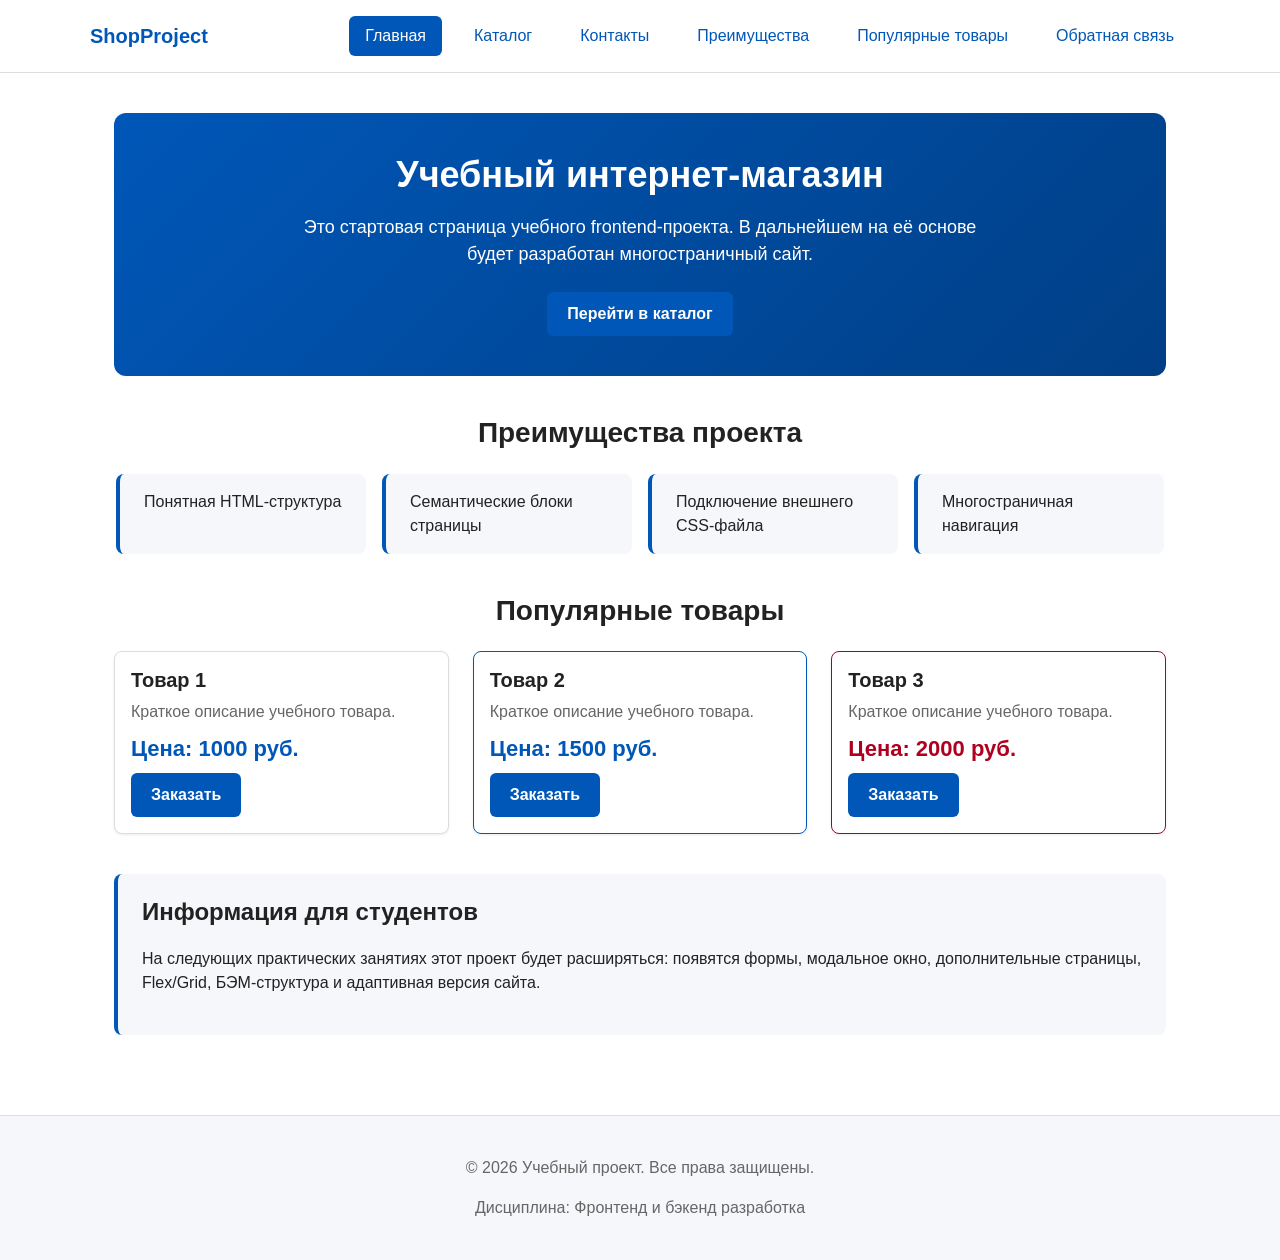
==== commit 0e79d9ab: "refactor: apply BEM naming to CSS classes" ====
--- a/index.html
+++ b/index.html
@@ -9,17 +9,17 @@
     <script src="js/main.js" defer></script>
 </head>
 <body>
-    <header>
-        <div class="site-header">
-            <a class="site-logo" href="index.html">ShopProject</a>
+    <header class="site-header">
+        <div class="site-header__inner">
+            <a class="site-header__logo" href="index.html">ShopProject</a>
             <nav class="site-nav" aria-label="Основная навигация">
                 <ul class="site-nav__list">
-                    <li><a href="index.html">Главная</a></li>
-                    <li><a href="catalog.html">Каталог</a></li>
-                    <li><a href="contacts.html">Контакты</a></li>
-                    <li><a href="index.html#advantages">Преимущества</a></li>
-                    <li><a href="index.html#popular">Популярные товары</a></li>
-                    <li><a href="index.html#contacts">Обратная связь</a></li>
+                    <li class="site-nav__item"><a class="site-nav__link site-nav__link--active" href="index.html">Главная</a></li>
+                    <li class="site-nav__item"><a class="site-nav__link" href="catalog.html">Каталог</a></li>
+                    <li class="site-nav__item"><a class="site-nav__link" href="contacts.html">Контакты</a></li>
+                    <li class="site-nav__item"><a class="site-nav__link" href="index.html#advantages">Преимущества</a></li>
+                    <li class="site-nav__item"><a class="site-nav__link" href="index.html#popular">Популярные товары</a></li>
+                    <li class="site-nav__item"><a class="site-nav__link" href="index.html#contacts">Обратная связь</a></li>
                 </ul>
             </nav>
         </div>
@@ -29,7 +29,7 @@
         <section class="hero">
             <h1>Учебный интернет-магазин</h1>
             <p>Это стартовая страница учебного frontend-проекта. В дальнейшем на её основе будет разработан многостраничный сайт.</p>
-            <a class="button" href="catalog.html">Перейти в каталог</a>
+            <a class="button button--primary" href="catalog.html">Перейти в каталог</a>
         </section>
 
         <section class="section" id="advantages">
@@ -47,97 +47,24 @@
             
             <div class="products-grid">
                 <article class="product-card">
-                    <h3>Товар 1</h3>
-                    <p>Краткое описание учебного товара.</p>
-                    <p>Цена: 1000 руб.</p>
-                    <button class="button product-card__button" type="button" data-product="Товар 1">Заказать</button>
+                    <h3 class="product-card__title">Товар 1</h3>
+                    <p class="product-card__description">Краткое описание учебного товара.</p>
+                    <p class="product-card__price">Цена: 1000 руб.</p>
+                    <button class="button button--primary product-card__button" type="button" data-product="Товар 1">Заказать</button>
                 </article>
 
-                <article class="product-card">
-                    <h3>Товар 2</h3>
-                    <p>Краткое описание учебного товара.</p>
-                    <p>Цена: 1500 руб.</p>
-                    <button class="button product-card__button" type="button" data-product="Товар 2">Заказать</button>
+                <article class="product-card product-card--featured">
+                    <h3 class="product-card__title">Товар 2</h3>
+                    <p class="product-card__description">Краткое описание учебного товара.</p>
+                    <p class="product-card__price">Цена: 1500 руб.</p>
+                    <button class="button button--primary product-card__button" type="button" data-product="Товар 2">Заказать</button>
                 </article>
 
-                <article class="product-card">
-                    <h3>Товар 3</h3>
-                    <p>Краткое описание учебного товара.</p>
-                    <p>Цена: 2000 руб.</p>
-                    <button class="button product-card__button" type="button" data-product="Товар 3">Заказать</button>
-                </article>
-            </div>
-        </section>
-
-        <aside class
-cat << 'EOF' > index.html
-<!DOCTYPE html>
-<html lang="ru">
-<head>
-    <meta charset="UTF-8">
-    <meta name="viewport" content="width=device-width, initial-scale=1.0">
-    <meta name="description" content="Главная страница учебного интернет-магазина.">
-    <title>Главная — Учебный интернет-магазин</title>
-    <link rel="stylesheet" href="css/style.css">
-    <script src="js/main.js" defer></script>
-</head>
-<body>
-    <header>
-        <div class="site-header">
-            <a class="site-logo" href="index.html">ShopProject</a>
-            <nav class="site-nav" aria-label="Основная навигация">
-                <ul class="site-nav__list">
-                    <li><a href="index.html">Главная</a></li>
-                    <li><a href="catalog.html">Каталог</a></li>
-                    <li><a href="contacts.html">Контакты</a></li>
-                    <li><a href="index.html#advantages">Преимущества</a></li>
-                    <li><a href="index.html#popular">Популярные товары</a></li>
-                    <li><a href="index.html#contacts">Обратная связь</a></li>
-                </ul>
-            </nav>
-        </div>
-    </header>
-
-    <main>
-        <section class="hero">
-            <h1>Учебный интернет-магазин</h1>
-            <p>Это стартовая страница учебного frontend-проекта. В дальнейшем на её основе будет разработан многостраничный сайт.</p>
-            <a class="button" href="catalog.html">Перейти в каталог</a>
-        </section>
-
-        <section class="section" id="advantages">
-            <h2>Преимущества проекта</h2>
-            <ul class="advantages-list">
-                <li>Понятная HTML-структура</li>
-                <li>Семантические блоки страницы</li>
-                <li>Подключение внешнего CSS-файла</li>
-                <li>Многостраничная навигация</li>
-            </ul>
-        </section>
-
-        <section class="section" id="popular">
-            <h2>Популярные товары</h2>
-            
-            <div class="products-grid">
-                <article class="product-card">
-                    <h3>Товар 1</h3>
-                    <p>Краткое описание учебного товара.</p>
-                    <p>Цена: 1000 руб.</p>
-                    <button class="button product-card__button" type="button" data-product="Товар 1">Заказать</button>
-                </article>
-
-                <article class="product-card">
-                    <h3>Товар 2</h3>
-                    <p>Краткое описание учебного товара.</p>
-                    <p>Цена: 1500 руб.</p>
-                    <button class="button product-card__button" type="button" data-product="Товар 2">Заказать</button>
-                </article>
-
-                <article class="product-card">
-                    <h3>Товар 3</h3>
-                    <p>Краткое описание учебного товара.</p>
-                    <p>Цена: 2000 руб.</p>
-                    <button class="button product-card__button" type="button" data-product="Товар 3">Заказать</button>
+                <article class="product-card product-card--discount">
+                    <h3 class="product-card__title">Товар 3</h3>
+                    <p class="product-card__description">Краткое описание учебного товара.</p>
+                    <p class="product-card__price">Цена: 2000 руб.</p>
+                    <button class="button button--primary product-card__button" type="button" data-product="Товар 3">Заказать</button>
                 </article>
             </div>
         </section>
@@ -148,54 +75,54 @@
         </aside>
     </main>
 
-    <footer id="contacts">
+    <footer class="site-footer" id="contacts">
         <p>&copy; 2026 Учебный проект. Все права защищены.</p>
         <p>Дисциплина: Фронтенд и бэкенд разработка</p>
     </footer>
 
     <dialog class="order-dialog" id="order-dialog" aria-labelledby="order-dialog-title">
-        <h2 id="order-dialog-title">Оформление заявки</h2>
+        <h2 class="order-dialog__title" id="order-dialog-title">Оформление заявки</h2>
         <form class="order-form" id="order-form" action="#" method="post" novalidate>
             <input id="selected-product" name="selected-product" type="hidden">
-            <div class="form-field">
-                <label for="order-name">Имя</label>
-                <input id="order-name" name="name" type="text" placeholder="Введите ваше имя" minlength="2" autocomplete="given-name" required>
+            <div class="order-form__field">
+                <label class="order-form__label" for="order-name">Имя</label>
+                <input class="order-form__input" id="order-name" name="name" type="text" placeholder="Введите ваше имя" minlength="2" autocomplete="given-name" required>
             </div>
-            <div class="form-field">
-                <label for="order-email">E-mail</label>
-                <input id="order-email" name="email" type="email" placeholder="example@mail.ru" autocomplete="email" required>
+            <div class="order-form__field">
+                <label class="order-form__label" for="order-email">E-mail</label>
+                <input class="order-form__input" id="order-email" name="email" type="email" placeholder="example@mail.ru" autocomplete="email" required>
             </div>
-            <div class="form-field">
-                <label for="order-phone">Телефон</label>
-                <input id="order-phone" name="phone" type="tel" inputmode="tel" placeholder="+7(900) 000-00-00" pattern="^\+7\(\d{3}\)\d{3}-\d{2}-\d{2}$" required>
+            <div class="order-form__field">
+                <label class="order-form__label" for="order-phone">Телефон</label>
+                <input class="order-form__input" id="order-phone" name="phone" type="tel" inputmode="tel" placeholder="+7(900) 000-00-00" pattern="^\+7\(\d{3}\)\d{3}-\d{2}-\d{2}$" required>
                 <small>Формат: +7(900) 000-00-00</small>
             </div>
-            <div class="form-field">
-                <label for="order-date">Дата связи</label>
-                <input id="order-date" name="date" type="date">
+            <div class="order-form__field">
+                <label class="order-form__label" for="order-date">Дата связи</label>
+                <input class="order-form__input" id="order-date" name="date" type="date">
             </div>
-            <div class="form-field">
-                <label for="order-topic">Тема заявки</label>
-                <select id="order-topic" name="topic" required>
+            <div class="order-form__field">
+                <label class="order-form__label" for="order-topic">Тема заявки</label>
+                <select class="order-form__select" id="order-topic" name="topic" required>
                     <option value="">Выберите тему</option>
                     <option value="product">Заказ товара</option>
                     <option value="consultation">Консультация</option>
                     <option value="delivery">Доставка</option>
                 </select>
             </div>
-            <div class="form-field">
-                <label for="order-comment">Комментарий</label>
-                <textarea id="order-comment" name="comment" rows="4" placeholder="Укажите дополнительную информацию"></textarea>
+            <div class="order-form__field">
+                <label class="order-form__label" for="order-comment">Комментарий</label>
+                <textarea class="order-form__textarea" id="order-comment" name="comment" rows="4" placeholder="Укажите дополнительную информацию"></textarea>
             </div>
-            <div class="form-field form-field--checkbox">
-                <label>
-                    <input id="order-agreement" name="agreement" type="checkbox" required>
+            <div class="order-form__field order-form__field--checkbox">
+                <label class="order-form__label">
+                    <input class="order-form__input" id="order-agreement" name="agreement" type="checkbox" required>
                     Я согласен на обработку данных
                 </label>
             </div>
-            <div class="form-actions">
-                <button type="button" id="close-order-dialog">Закрыть</button>
-                <button type="submit">Отправить заявку</button>
+            <div class="order-form__actions">
+                <button class="button button--secondary" type="button" id="close-order-dialog">Закрыть</button>
+                <button class="button button--primary" type="submit">Отправить заявку</button>
             </div>
         </form>
     </dialog>
--- a/css/style.css
+++ b/css/style.css
@@ -33,74 +33,97 @@
 a:hover { text-decoration: underline; }
 img { max-width: 100%; height: auto; display: block; }
 
-.site-header { background-color: var(--color-bg); border-bottom: 1px solid var(--color-border); padding: var(--space-md) var(--space-lg); max-width: var(--container-width); margin: 0 auto; display: flex; align-items: center; justify-content: space-between; flex-wrap: wrap; gap: var(--space-md); }
-.site-logo { font-size: 20px; font-weight: 700; color: var(--color-primary); }
-.site-logo:hover { text-decoration: none; color: var(--color-primary-dark); }
+/* ===== Шапка сайта (БЭМ) ===== */
+.site-header { background-color: var(--color-bg); border-bottom: 1px solid var(--color-border); padding: var(--space-md) var(--space-lg); }
+.site-header__inner { max-width: var(--container-width); margin: 0 auto; display: flex; align-items: center; justify-content: space-between; flex-wrap: wrap; gap: var(--space-md); }
+.site-header__logo { font-size: 20px; font-weight: 700; color: var(--color-primary); }
+.site-header__logo:hover { text-decoration: none; color: var(--color-primary-dark); }
 
-/* Flexbox для навигации (ПР №6) */
+/* ===== Навигация (БЭМ) ===== */
 .site-nav__list { display: flex; flex-wrap: wrap; justify-content: center; align-items: center; gap: var(--space-md); padding: 0; margin: 0; list-style: none; }
-.site-nav__list a { display: inline-block; padding: var(--space-sm) var(--space-md); color: var(--color-primary); text-decoration: none; border-radius: var(--radius-sm); transition: background-color 0.2s, color 0.2s; }
-.site-nav__list a:hover { color: #ffffff; background-color: var(--color-primary); text-decoration: none; }
-.site-nav__list a:focus-visible { outline: 2px solid var(--color-primary); outline-offset: 2px; }
+.site-nav__link { display: inline-block; padding: var(--space-sm) var(--space-md); color: var(--color-primary); text-decoration: none; border-radius: var(--radius-sm); transition: background-color 0.2s, color 0.2s; }
+.site-nav__link:hover { color: #ffffff; background-color: var(--color-primary); text-decoration: none; }
+.site-nav__link:focus-visible { outline: 2px solid var(--color-primary); outline-offset: 2px; }
+.site-nav__link--active { color: #ffffff; background-color: var(--color-primary); }
 
+/* ===== Хлебные крошки (БЭМ) ===== */
 .breadcrumbs { max-width: var(--container-width); margin: 0 auto var(--space-md); padding: var(--space-md) var(--space-lg) 0; font-size: 14px; color: var(--color-text-muted); }
-.breadcrumbs a { color: var(--color-primary); }
-.breadcrumbs span::before { content: "/"; margin: 0 var(--space-sm); color: var(--color-text-muted); }
+.breadcrumbs__link { color: var(--color-primary); }
+.breadcrumbs__current::before { content: "/"; margin: 0 var(--space-sm); color: var(--color-text-muted); }
 
+/* ===== Основной контейнер ===== */
 main { max-width: var(--container-width); margin: 0 auto; padding: var(--space-xl) var(--space-lg); }
 
+/* ===== Hero-блок ===== */
 .hero { background: linear-gradient(135deg, var(--color-primary) 0%, var(--color-primary-dark) 100%); color: #ffffff; padding: var(--space-xl) var(--space-lg); border-radius: var(--radius-lg); text-align: center; margin-bottom: var(--space-xl); }
 .hero h1 { font-size: 36px; margin-bottom: var(--space-md); }
 .hero p { font-size: 18px; margin-bottom: var(--space-lg); max-width: 700px; margin-left: auto; margin-right: auto; }
 
+/* ===== Секции ===== */
 .section { margin-bottom: var(--space-xl); }
 .section h2 { font-size: 28px; margin-bottom: var(--space-lg); text-align: center; }
 
+/* ===== Список преимуществ ===== */
 .advantages-list { list-style: none; padding: 0; margin: 0; display: flex; flex-wrap: wrap; gap: var(--space-md); justify-content: center; }
 .advantages-list li { background-color: var(--color-bg-soft); padding: var(--space-md) var(--space-lg); border-radius: var(--radius-md); border-left: 4px solid var(--color-primary); flex: 1 1 200px; max-width: 250px; }
 
-/* CSS Grid для сетки карточек (ПР №6) */
+/* ===== Сетка карточек (БЭМ) ===== */
 .products-grid { display: grid; grid-template-columns: repeat(3, 1fr); gap: var(--space-lg); }
 
-/* Flexbox внутри карточки (ПР №6) */
+/* ===== Карточка товара (БЭМ) ===== */
 .product-card { display: flex; flex-direction: column; gap: var(--space-sm); padding: var(--space-md); border: 1px solid var(--color-border); border-radius: var(--radius-md); background-color: var(--color-bg); box-shadow: var(--shadow-sm); transition: transform 0.2s, box-shadow 0.2s; }
 .product-card:hover { transform: translateY(-4px); box-shadow: var(--shadow-md); }
-.product-card h3 { margin: 0 0 var(--space-sm); font-size: 20px; }
-.product-card p { margin: 0 0 var(--space-sm); color: var(--color-text-muted); }
-.product-card p:last-of-type { font-size: 22px; font-weight: 700; color: var(--color-primary); margin-bottom: var(--space-md); }
-.product-card .button { margin-top: auto; align-self: flex-start; }
+.product-card--featured { border-color: var(--color-primary); }
+.product-card--discount { border-color: var(--color-danger); }
+.product-card__title { margin: 0; font-size: 20px; color: var(--color-text); }
+.product-card__description { margin: 0; color: var(--color-text-muted); }
+.product-card__price { margin: 0; font-size: 22px; font-weight: 700; color: var(--color-primary); }
+.product-card--discount .product-card__price { color: var(--color-danger); }
+.product-card__button { margin-top: auto; align-self: flex-start; }
 
-.button { display: inline-block; padding: 10px 20px; background-color: var(--color-primary); color: #ffffff; border: none; border-radius: var(--radius-sm); font: inherit; font-weight: 600; cursor: pointer; text-align: center; text-decoration: none; transition: background-color 0.2s, transform 0.1s; }
-.button:hover { background-color: var(--color-primary-dark); text-decoration: none; }
+/* ===== Кнопки (БЭМ) ===== */
+.button { display: inline-block; padding: 10px 20px; border: none; border-radius: var(--radius-sm); font: inherit; font-weight: 600; cursor: pointer; text-align: center; text-decoration: none; transition: background-color 0.2s, transform 0.1s; }
+.button--primary { color: #ffffff; background-color: var(--color-primary); }
+.button--primary:hover { background-color: var(--color-primary-dark); text-decoration: none; }
+.button--secondary { color: var(--color-primary); background-color: transparent; border: 1px solid var(--color-primary); }
+.button--secondary:hover { color: #ffffff; background-color: var(--color-primary); text-decoration: none; }
 .button:focus-visible { outline: 2px solid var(--color-primary); outline-offset: 3px; }
-button:disabled, .button--disabled { opacity: 0.6; cursor: not-allowed; }
+.button:disabled, .button--disabled { opacity: 0.6; cursor: not-allowed; }
 
-/* CSS Grid для страницы каталога (ПР №6) */
+/* ===== Каталог (БЭМ) ===== */
 .catalog-layout { max-width: var(--container-width); margin: 0 auto var(--space-xl); display: grid; grid-template-columns: 260px 1fr; grid-template-areas: "filters products"; gap: var(--space-lg); }
 .catalog-filters { grid-area: filters; padding: var(--space-md); border: 1px solid var(--color-border); border-radius: var(--radius-md); background-color: var(--color-surface); }
 .catalog-filters h2 { font-size: 20px; margin-bottom: var(--space-md); }
 .catalog-products { grid-area: products; }
 
+/* ===== Форма фильтров ===== */
 .filters-form { display: grid; gap: var(--space-md); }
 .filters-form fieldset { margin: 0; padding: var(--space-md); border: 1px solid var(--color-border); border-radius: var(--radius-sm); }
 .filters-form legend { font-weight: 700; }
 .filters-form label { display: block; margin-bottom: var(--space-sm); }
 .filters-form input[type="number"] { width: 100%; padding: 8px 10px; border: 1px solid var(--color-border); border-radius: var(--radius-sm); font: inherit; margin-bottom: var(--space-sm); }
 
+/* ===== Модальное окно (БЭМ) ===== */
 .order-dialog { width: min(100% - 32px, 560px); padding: var(--space-lg); border: none; border-radius: var(--radius-lg); }
 .order-dialog::backdrop { background-color: rgba(0, 0, 0, 0.5); }
+.order-dialog__title { margin-top: 0; }
 
-.form-field { margin-bottom: var(--space-md); }
-.form-field label { display: block; margin-bottom: var(--space-xs); font-weight: 500; }
-.form-field input, .form-field select, .form-field textarea { width: 100%; padding: 10px 12px; border: 1px solid var(--color-border); border-radius: var(--radius-sm); font: inherit; background-color: var(--color-bg); transition: border-color 0.2s; }
-.form-field input:focus, .form-field select:focus, .form-field textarea:focus { border-color: var(--color-primary); }
-.form-field input[type="checkbox"] { width: auto; }
-.form-field small { display: block; margin-top: var(--space-xs); color: var(--color-text-muted); font-size: 13px; }
-.form-field input:focus-visible, .form-field select:focus-visible, .form-field textarea:focus-visible, .form-actions button:focus-visible { outline: 2px solid var(--color-primary); outline-offset: 2px; }
+/* ===== Форма заявки (БЭМ) ===== */
+.order-form__field { margin-bottom: var(--space-md); }
+.order-form__label { display: block; margin-bottom: var(--space-xs); font-weight: 500; }
+.order-form__input, .order-form__select, .order-form__textarea { width: 100%; padding: 10px 12px; border: 1px solid var(--color-border); border-radius: var(--radius-sm); font: inherit; background-color: var(--color-bg); transition: border-color 0.2s; }
+.order-form__input:focus, .order-form__select:focus, .order-form__textarea:focus { border-color: var(--color-primary); }
+.order-form__input[type="checkbox"] { width: auto; }
+.order-form__field small { display: block; margin-top: var(--space-xs); color: var(--color-text-muted); font-size: 13px; }
+.order-form__input:focus-visible, .order-form__select:focus-visible, .order-form__textarea:focus-visible, .order-form__actions button:focus-visible { outline: 2px solid var(--color-primary); outline-offset: 2px; }
 [aria-invalid="true"] { border-color: var(--color-danger); }
-.form-actions { display: flex; gap: var(--space-md); margin-top: var(--space-lg); }
+.order-form__actions { display: flex; gap: var(--space-md); margin-top: var(--space-lg); }
 
+/* ===== Сообщение об успехе ===== */
 .success-message { max-width: var(--container-width); margin: var(--space-lg) auto; padding: var(--space-md); border-left: 4px solid var(--color-success); background-color: var(--color-success-bg); border-radius: var(--radius-sm); }
 
-footer { background-color: var(--color-bg-soft); border-top: 1px solid var(--color-border); padding: var(--space-lg); text-align: center; color: var(--color-text-muted); margin-top: var(--space-xl); }
+/* ===== Подвал (БЭМ) ===== */
+.site-footer { background-color: var(--color-bg-soft); border-top: 1px solid var(--color-border); padding: var(--space-lg); text-align: center; color: var(--color-text-muted); margin-top: var(--space-xl); }
+
+/* ===== Блок aside ===== */
 .aside-info { background-color: var(--color-bg-soft); padding: var(--space-lg); border-radius: var(--radius-md); border-left: 4px solid var(--color-primary); margin-top: var(--space-xl); }
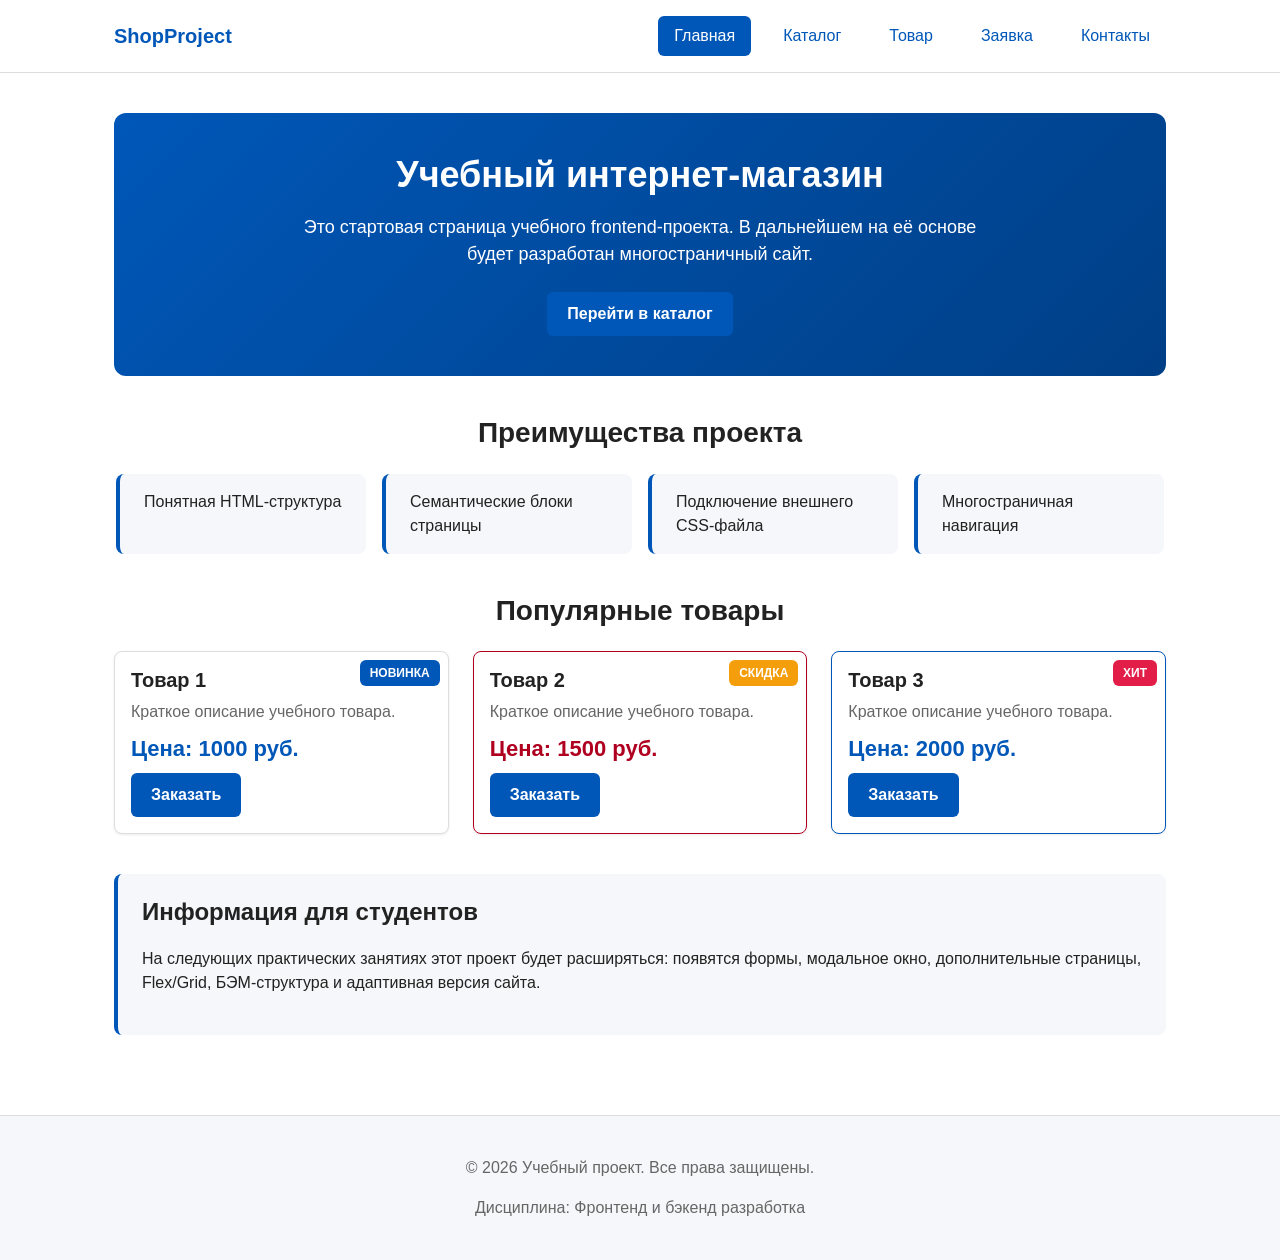
==== commit fc6b29cc: "fix: prepare HTML CSS project for submission" ====
--- a/index.html
+++ b/index.html
@@ -16,10 +16,9 @@
                 <ul class="site-nav__list">
                     <li class="site-nav__item"><a class="site-nav__link site-nav__link--active" href="index.html">Главная</a></li>
                     <li class="site-nav__item"><a class="site-nav__link" href="catalog.html">Каталог</a></li>
+                    <li class="site-nav__item"><a class="site-nav__link" href="product.html">Товар</a></li>
+                    <li class="site-nav__item"><a class="site-nav__link" href="order.html">Заявка</a></li>
                     <li class="site-nav__item"><a class="site-nav__link" href="contacts.html">Контакты</a></li>
-                    <li class="site-nav__item"><a class="site-nav__link" href="index.html#advantages">Преимущества</a></li>
-                    <li class="site-nav__item"><a class="site-nav__link" href="index.html#popular">Популярные товары</a></li>
-                    <li class="site-nav__item"><a class="site-nav__link" href="index.html#contacts">Обратная связь</a></li>
                 </ul>
             </nav>
         </div>
@@ -47,20 +46,23 @@
             
             <div class="products-grid">
                 <article class="product-card">
+                    <span class="product-card__badge product-card__badge--new">Новинка</span>
                     <h3 class="product-card__title">Товар 1</h3>
                     <p class="product-card__description">Краткое описание учебного товара.</p>
                     <p class="product-card__price">Цена: 1000 руб.</p>
                     <button class="button button--primary product-card__button" type="button" data-product="Товар 1">Заказать</button>
                 </article>
 
-                <article class="product-card product-card--featured">
+                <article class="product-card product-card--discount">
+                    <span class="product-card__badge product-card__badge--sale">Скидка</span>
                     <h3 class="product-card__title">Товар 2</h3>
                     <p class="product-card__description">Краткое описание учебного товара.</p>
                     <p class="product-card__price">Цена: 1500 руб.</p>
                     <button class="button button--primary product-card__button" type="button" data-product="Товар 2">Заказать</button>
                 </article>
 
-                <article class="product-card product-card--discount">
+                <article class="product-card product-card--featured">
+                    <span class="product-card__badge product-card__badge--hit">Хит</span>
                     <h3 class="product-card__title">Товар 3</h3>
                     <p class="product-card__description">Краткое описание учебного товара.</p>
                     <p class="product-card__price">Цена: 2000 руб.</p>
@@ -128,5 +130,23 @@
     </dialog>
 
     <p class="success-message" id="success-message" hidden>Форма успешно отправлена!</p>
+
+    <button class="scroll-top-button" id="scroll-top-button" aria-label="Наверх">↑</button>
+
+    <script>
+        const scrollTopBtn = document.getElementById('scroll-top-button');
+        if (scrollTopBtn) {
+            window.addEventListener('scroll', function() {
+                if (window.scrollY > 300) {
+                    scrollTopBtn.classList.add('scroll-top-button--visible');
+                } else {
+                    scrollTopBtn.classList.remove('scroll-top-button--visible');
+                }
+            });
+            scrollTopBtn.addEventListener('click', function() {
+                window.scrollTo({ top: 0, behavior: 'smooth' });
+            });
+        }
+    </script>
 </body>
 </html>
--- a/css/style.css
+++ b/css/style.css
@@ -9,6 +9,8 @@
   --color-danger: #b00020;
   --color-success: #168a2f;
   --color-success-bg: #eefaf0;
+  --color-warning: #f59e0b;
+  --color-hit: #e11d48;
   --color-surface: #f8f9fa;
   --container-width: 1100px;
   --space-xs: 4px;
@@ -34,8 +36,8 @@
 img { max-width: 100%; height: auto; display: block; }
 
 /* ===== Шапка сайта (БЭМ) ===== */
-.site-header { background-color: var(--color-bg); border-bottom: 1px solid var(--color-border); padding: var(--space-md) var(--space-lg); }
-.site-header__inner { max-width: var(--container-width); margin: 0 auto; display: flex; align-items: center; justify-content: space-between; flex-wrap: wrap; gap: var(--space-md); }
+.site-header { background-color: var(--color-bg); border-bottom: 1px solid var(--color-border); position: sticky; top: 0; z-index: 100; }
+.site-header__inner { max-width: var(--container-width); margin: 0 auto; padding: var(--space-md) var(--space-lg); display: flex; align-items: center; justify-content: space-between; flex-wrap: wrap; gap: var(--space-md); }
 .site-header__logo { font-size: 20px; font-weight: 700; color: var(--color-primary); }
 .site-header__logo:hover { text-decoration: none; color: var(--color-primary-dark); }
 
@@ -48,15 +50,16 @@
 
 /* ===== Хлебные крошки (БЭМ) ===== */
 .breadcrumbs { max-width: var(--container-width); margin: 0 auto var(--space-md); padding: var(--space-md) var(--space-lg) 0; font-size: 14px; color: var(--color-text-muted); }
-.breadcrumbs__link { color: var(--color-primary); }
-.breadcrumbs__current::before { content: "/"; margin: 0 var(--space-sm); color: var(--color-text-muted); }
+.breadcrumbs__link { color: var(--color-primary); margin-right: var(--space-sm); }
+.breadcrumbs__link:hover { text-decoration: underline; }
+.breadcrumbs__current::before { content: "/"; margin-right: var(--space-sm); color: var(--color-text-muted); }
 
 /* ===== Основной контейнер ===== */
 main { max-width: var(--container-width); margin: 0 auto; padding: var(--space-xl) var(--space-lg); }
 
 /* ===== Hero-блок ===== */
 .hero { background: linear-gradient(135deg, var(--color-primary) 0%, var(--color-primary-dark) 100%); color: #ffffff; padding: var(--space-xl) var(--space-lg); border-radius: var(--radius-lg); text-align: center; margin-bottom: var(--space-xl); }
-.hero h1 { font-size: 36px; margin-bottom: var(--space-md); }
+.hero h1 { font-size: 36px; margin-bottom: var(--space-md); color: #ffffff; }
 .hero p { font-size: 18px; margin-bottom: var(--space-lg); max-width: 700px; margin-left: auto; margin-right: auto; }
 
 /* ===== Секции ===== */
@@ -71,7 +74,7 @@
 .products-grid { display: grid; grid-template-columns: repeat(3, 1fr); gap: var(--space-lg); }
 
 /* ===== Карточка товара (БЭМ) ===== */
-.product-card { display: flex; flex-direction: column; gap: var(--space-sm); padding: var(--space-md); border: 1px solid var(--color-border); border-radius: var(--radius-md); background-color: var(--color-bg); box-shadow: var(--shadow-sm); transition: transform 0.2s, box-shadow 0.2s; }
+.product-card { position: relative; display: flex; flex-direction: column; gap: var(--space-sm); padding: var(--space-md); border: 1px solid var(--color-border); border-radius: var(--radius-md); background-color: var(--color-bg); box-shadow: var(--shadow-sm); transition: transform 0.2s, box-shadow 0.2s; }
 .product-card:hover { transform: translateY(-4px); box-shadow: var(--shadow-md); }
 .product-card--featured { border-color: var(--color-primary); }
 .product-card--discount { border-color: var(--color-danger); }
@@ -80,6 +83,12 @@
 .product-card__price { margin: 0; font-size: 22px; font-weight: 700; color: var(--color-primary); }
 .product-card--discount .product-card__price { color: var(--color-danger); }
 .product-card__button { margin-top: auto; align-self: flex-start; }
+
+/* ===== Бейджи на карточках (position: absolute) ===== */
+.product-card__badge { position: absolute; top: var(--space-sm); right: var(--space-sm); padding: 4px 10px; font-size: 12px; font-weight: 700; color: #ffffff; border-radius: var(--radius-sm); text-transform: uppercase; z-index: 1; }
+.product-card__badge--new { background-color: var(--color-primary); }
+.product-card__badge--sale { background-color: var(--color-warning); }
+.product-card__badge--hit { background-color: var(--color-hit); }
 
 /* ===== Кнопки (БЭМ) ===== */
 .button { display: inline-block; padding: 10px 20px; border: none; border-radius: var(--radius-sm); font: inherit; font-weight: 600; cursor: pointer; text-align: center; text-decoration: none; transition: background-color 0.2s, transform 0.1s; }
@@ -92,7 +101,7 @@
 
 /* ===== Каталог (БЭМ) ===== */
 .catalog-layout { max-width: var(--container-width); margin: 0 auto var(--space-xl); display: grid; grid-template-columns: 260px 1fr; grid-template-areas: "filters products"; gap: var(--space-lg); }
-.catalog-filters { grid-area: filters; padding: var(--space-md); border: 1px solid var(--color-border); border-radius: var(--radius-md); background-color: var(--color-surface); }
+.catalog-filters { grid-area: filters; padding: var(--space-md); border: 1px solid var(--color-border); border-radius: var(--radius-md); background-color: var(--color-surface); position: sticky; top: 90px; align-self: start; }
 .catalog-filters h2 { font-size: 20px; margin-bottom: var(--space-md); }
 .catalog-products { grid-area: products; }
 
@@ -102,6 +111,33 @@
 .filters-form legend { font-weight: 700; }
 .filters-form label { display: block; margin-bottom: var(--space-sm); }
 .filters-form input[type="number"] { width: 100%; padding: 8px 10px; border: 1px solid var(--color-border); border-radius: var(--radius-sm); font: inherit; margin-bottom: var(--space-sm); }
+
+/* ===== Страница товара ===== */
+.product-layout { display: grid; grid-template-columns: 1fr 1fr; gap: var(--space-xl); margin-bottom: var(--space-xl); }
+.product-layout__image { background-color: var(--color-bg-soft); border-radius: var(--radius-md); min-height: 300px; display: flex; align-items: center; justify-content: center; }
+.product-image-placeholder { color: var(--color-text-muted); font-size: 18px; }
+.product-layout__info { position: relative; padding-top: var(--space-lg); }
+.product-layout__title { font-size: 32px; margin-bottom: var(--space-md); }
+.product-layout__description { color: var(--color-text-muted); margin-bottom: var(--space-lg); }
+.product-layout__price { font-size: 28px; font-weight: 700; color: var(--color-primary); margin-bottom: var(--space-lg); }
+.product-layout__actions { display: flex; gap: var(--space-md); flex-wrap: wrap; }
+
+/* ===== Таблица характеристик ===== */
+.product-table { width: 100%; border-collapse: collapse; margin-bottom: var(--space-xl); }
+.product-table caption { caption-side: top; font-weight: 700; font-size: 18px; margin-bottom: var(--space-md); text-align: left; }
+.product-table thead { background-color: var(--color-bg-soft); }
+.product-table th, .product-table td { padding: var(--space-sm) var(--space-md); border: 1px solid var(--color-border); text-align: left; }
+.product-table th { font-weight: 700; }
+.product-table tbody tr:hover { background-color: var(--color-bg-soft); }
+
+/* ===== Страница контактов ===== */
+.contacts-layout { display: grid; grid-template-columns: 1fr 1fr; gap: var(--space-xl); }
+.contacts-list { list-style: none; padding: 0; }
+.contacts-list li { margin-bottom: var(--space-md); }
+
+/* ===== Страница заявки ===== */
+.order-page { max-width: 600px; margin: 0 auto; }
+.order-form--standalone { background-color: var(--color-bg-soft); padding: var(--space-lg); border-radius: var(--radius-md); }
 
 /* ===== Модальное окно (БЭМ) ===== */
 .order-dialog { width: min(100% - 32px, 560px); padding: var(--space-lg); border: none; border-radius: var(--radius-lg); }
@@ -117,7 +153,7 @@
 .order-form__field small { display: block; margin-top: var(--space-xs); color: var(--color-text-muted); font-size: 13px; }
 .order-form__input:focus-visible, .order-form__select:focus-visible, .order-form__textarea:focus-visible, .order-form__actions button:focus-visible { outline: 2px solid var(--color-primary); outline-offset: 2px; }
 [aria-invalid="true"] { border-color: var(--color-danger); }
-.order-form__actions { display: flex; gap: var(--space-md); margin-top: var(--space-lg); }
+.order-form__actions { display: flex; gap: var(--space-md); margin-top: var(--space-lg); flex-wrap: wrap; }
 
 /* ===== Сообщение об успехе ===== */
 .success-message { max-width: var(--container-width); margin: var(--space-lg) auto; padding: var(--space-md); border-left: 4px solid var(--color-success); background-color: var(--color-success-bg); border-radius: var(--radius-sm); }
@@ -127,3 +163,9 @@
 
 /* ===== Блок aside ===== */
 .aside-info { background-color: var(--color-bg-soft); padding: var(--space-lg); border-radius: var(--radius-md); border-left: 4px solid var(--color-primary); margin-top: var(--space-xl); }
+
+/* ===== Кнопка "Наверх" (position: fixed) ===== */
+.scroll-top-button { position: fixed; bottom: 30px; right: 30px; width: 50px; height: 50px; border: none; border-radius: 50%; background-color: var(--color-primary); color: #ffffff; font-size: 24px; font-weight: 700; cursor: pointer; box-shadow: var(--shadow-md); opacity: 0; visibility: hidden; transition: opacity 0.3s, visibility 0.3s, background-color 0.2s; z-index: 99; }
+.scroll-top-button--visible { opacity: 1; visibility: visible; }
+.scroll-top-button:hover { background-color: var(--color-primary-dark); }
+.scroll-top-button:focus-visible { outline: 2px solid var(--color-primary); outline-offset: 3px; }
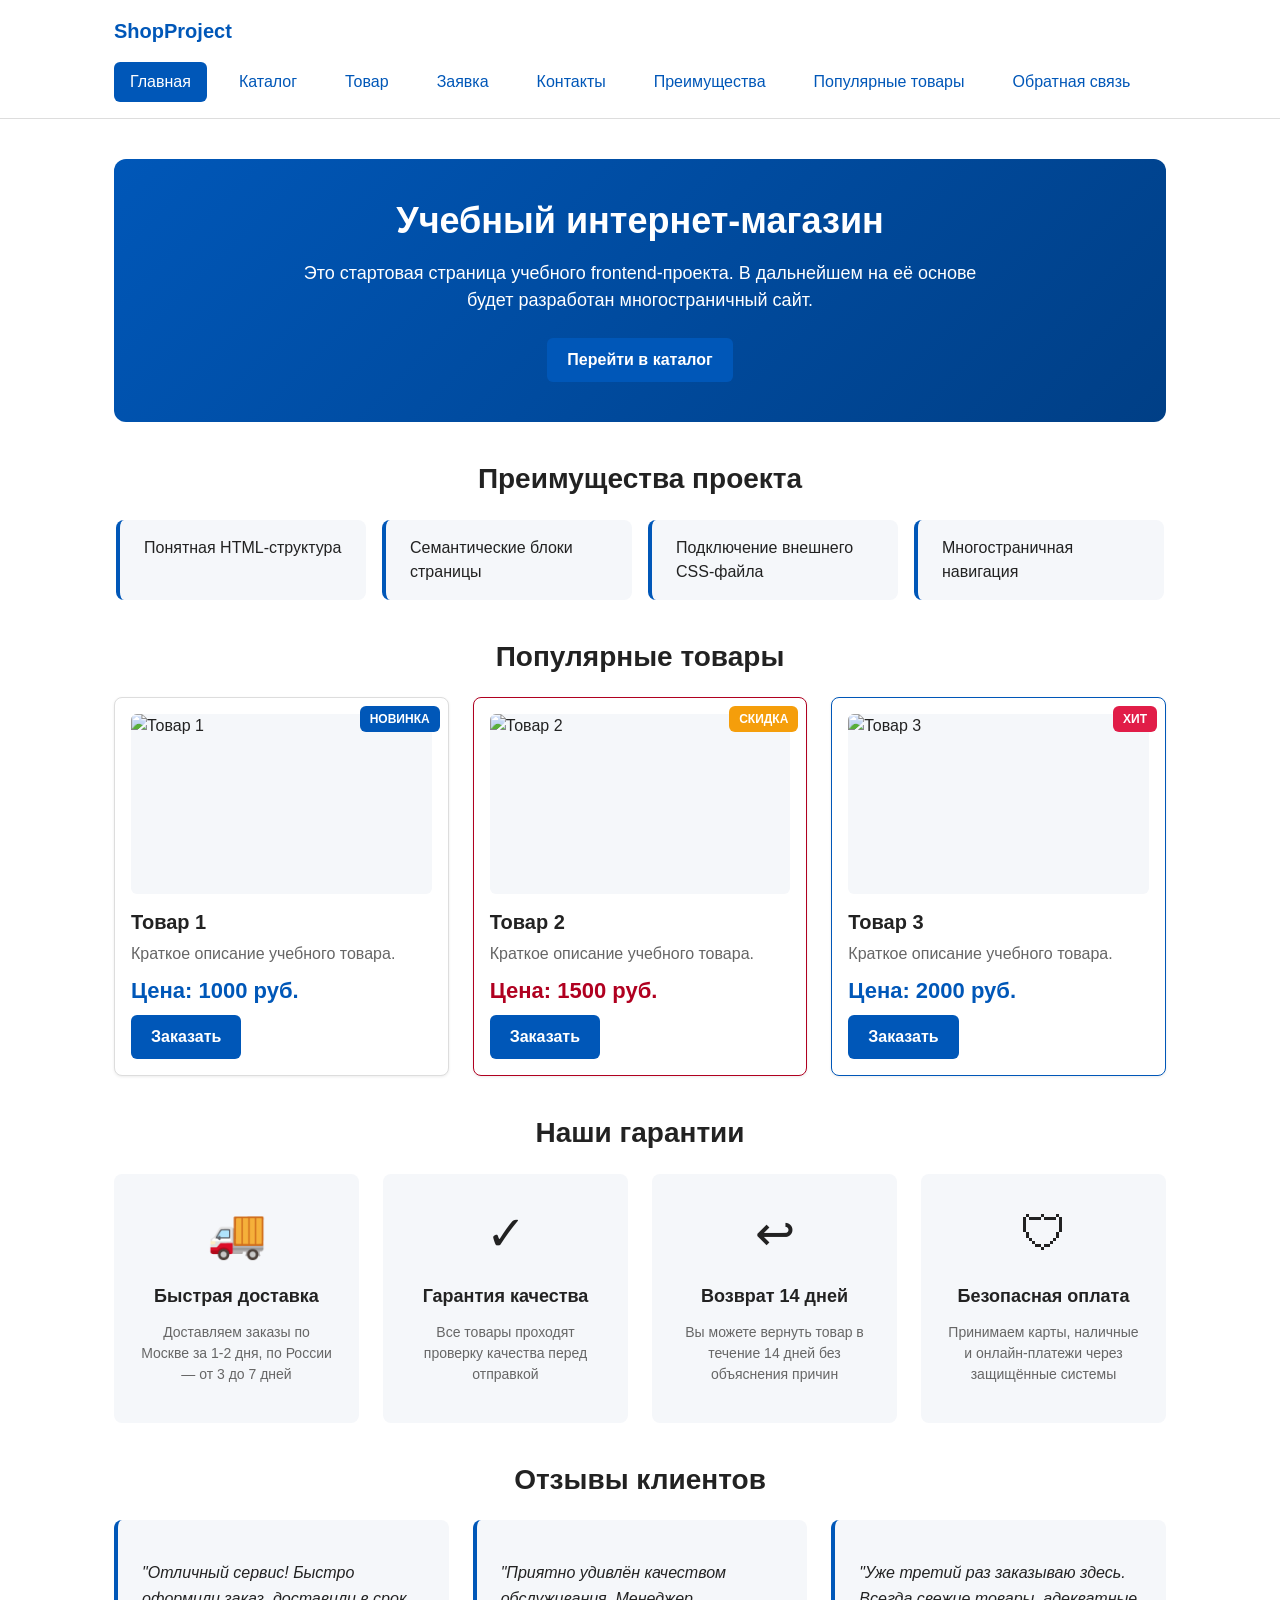
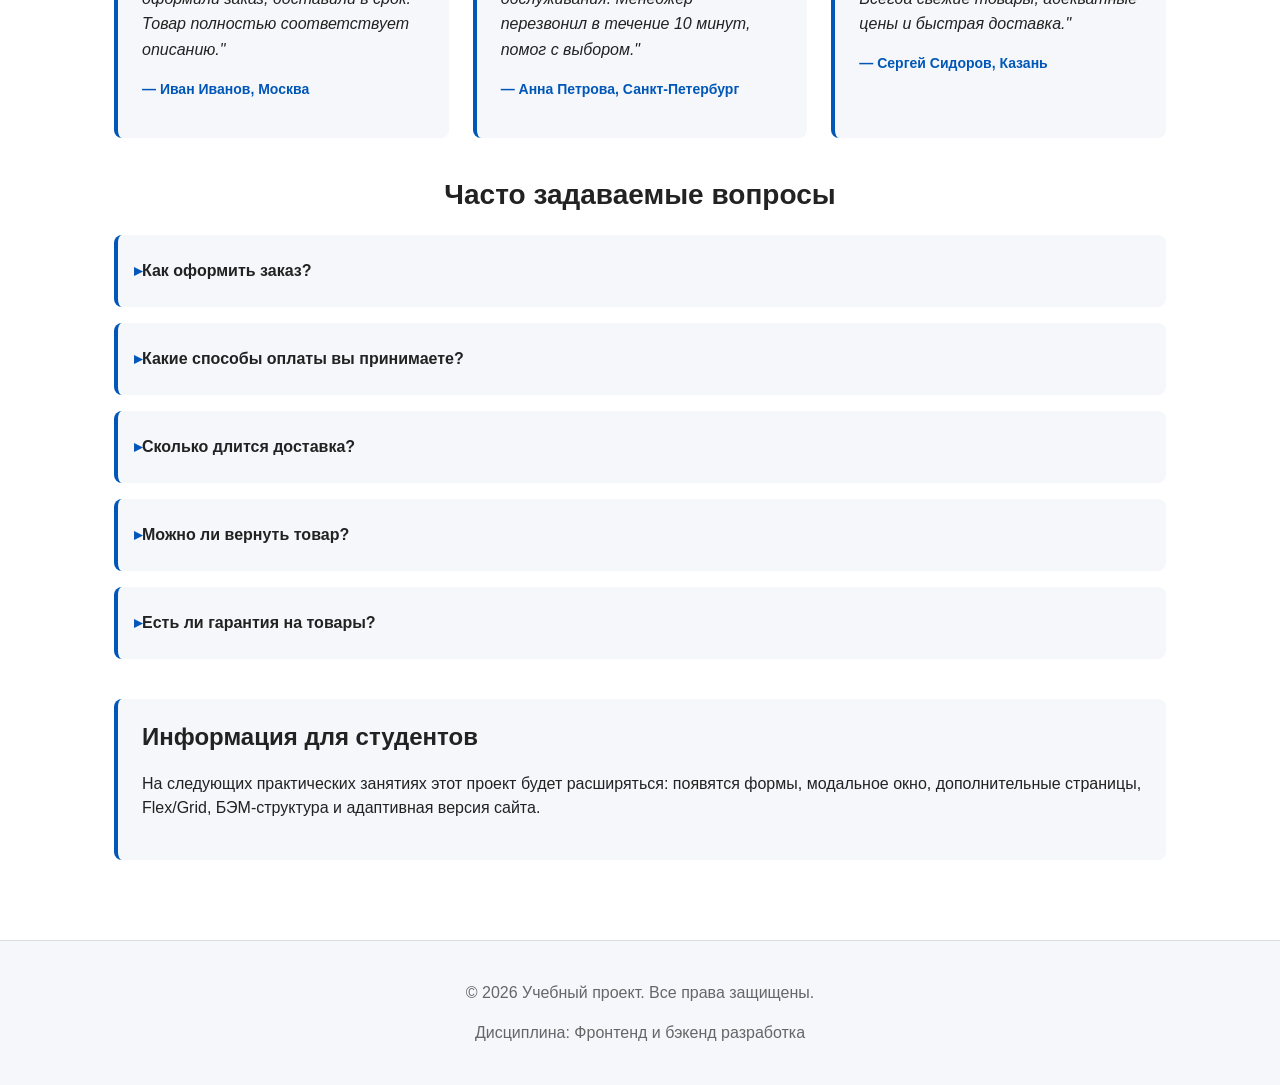
==== commit 1dc0a87a: "feat: add testimonials, FAQ, guarantees and product images" ====
--- a/index.html
+++ b/index.html
@@ -19,6 +19,9 @@
                     <li class="site-nav__item"><a class="site-nav__link" href="product.html">Товар</a></li>
                     <li class="site-nav__item"><a class="site-nav__link" href="order.html">Заявка</a></li>
                     <li class="site-nav__item"><a class="site-nav__link" href="contacts.html">Контакты</a></li>
+                    <li class="site-nav__item"><a class="site-nav__link" href="#advantages">Преимущества</a></li>
+                    <li class="site-nav__item"><a class="site-nav__link" href="#popular">Популярные товары</a></li>
+                    <li class="site-nav__item"><a class="site-nav__link" href="#contacts">Обратная связь</a></li>
                 </ul>
             </nav>
         </div>
@@ -43,10 +46,13 @@
 
         <section class="section" id="popular">
             <h2>Популярные товары</h2>
-            
+
             <div class="products-grid">
                 <article class="product-card">
                     <span class="product-card__badge product-card__badge--new">Новинка</span>
+                    <div class="product-card__image">
+                        <img src="https://picsum.photos/seed/product1/400/250" alt="Товар 1" loading="lazy">
+                    </div>
                     <h3 class="product-card__title">Товар 1</h3>
                     <p class="product-card__description">Краткое описание учебного товара.</p>
                     <p class="product-card__price">Цена: 1000 руб.</p>
@@ -55,6 +61,9 @@
 
                 <article class="product-card product-card--discount">
                     <span class="product-card__badge product-card__badge--sale">Скидка</span>
+                    <div class="product-card__image">
+                        <img src="https://picsum.photos/seed/product2/400/250" alt="Товар 2" loading="lazy">
+                    </div>
                     <h3 class="product-card__title">Товар 2</h3>
                     <p class="product-card__description">Краткое описание учебного товара.</p>
                     <p class="product-card__price">Цена: 1500 руб.</p>
@@ -63,12 +72,83 @@
 
                 <article class="product-card product-card--featured">
                     <span class="product-card__badge product-card__badge--hit">Хит</span>
+                    <div class="product-card__image">
+                        <img src="https://picsum.photos/seed/product3/400/250" alt="Товар 3" loading="lazy">
+                    </div>
                     <h3 class="product-card__title">Товар 3</h3>
                     <p class="product-card__description">Краткое описание учебного товара.</p>
                     <p class="product-card__price">Цена: 2000 руб.</p>
                     <button class="button button--primary product-card__button" type="button" data-product="Товар 3">Заказать</button>
                 </article>
             </div>
+        </section>
+
+        <section class="guarantees">
+            <h2>Наши гарантии</h2>
+            <div class="guarantees-grid">
+                <div class="guarantee-card">
+                    <div class="guarantee-card__icon">🚚</div>
+                    <h3 class="guarantee-card__title">Быстрая доставка</h3>
+                    <p class="guarantee-card__text">Доставляем заказы по Москве за 1-2 дня, по России — от 3 до 7 дней</p>
+                </div>
+                <div class="guarantee-card">
+                    <div class="guarantee-card__icon">✓</div>
+                    <h3 class="guarantee-card__title">Гарантия качества</h3>
+                    <p class="guarantee-card__text">Все товары проходят проверку качества перед отправкой</p>
+                </div>
+                <div class="guarantee-card">
+                    <div class="guarantee-card__icon">↩</div>
+                    <h3 class="guarantee-card__title">Возврат 14 дней</h3>
+                    <p class="guarantee-card__text">Вы можете вернуть товар в течение 14 дней без объяснения причин</p>
+                </div>
+                <div class="guarantee-card">
+                    <div class="guarantee-card__icon">🛡</div>
+                    <h3 class="guarantee-card__title">Безопасная оплата</h3>
+                    <p class="guarantee-card__text">Принимаем карты, наличные и онлайн-платежи через защищённые системы</p>
+                </div>
+            </div>
+        </section>
+
+        <section class="testimonials">
+            <h2>Отзывы клиентов</h2>
+            <div class="testimonials-grid">
+                <article class="testimonial-card">
+                    <p class="testimonial-card__text">"Отличный сервис! Быстро оформили заказ, доставили в срок. Товар полностью соответствует описанию."</p>
+                    <p class="testimonial-card__author">— Иван Иванов, Москва</p>
+                </article>
+                <article class="testimonial-card">
+                    <p class="testimonial-card__text">"Приятно удивлён качеством обслуживания. Менеджер перезвонил в течение 10 минут, помог с выбором."</p>
+                    <p class="testimonial-card__author">— Анна Петрова, Санкт-Петербург</p>
+                </article>
+                <article class="testimonial-card">
+                    <p class="testimonial-card__text">"Уже третий раз заказываю здесь. Всегда свежие товары, адекватные цены и быстрая доставка."</p>
+                    <p class="testimonial-card__author">— Сергей Сидоров, Казань</p>
+                </article>
+            </div>
+        </section>
+
+        <section class="faq">
+            <h2>Часто задаваемые вопросы</h2>
+            <details class="faq-item">
+                <summary>Как оформить заказ?</summary>
+                <p>Нажмите кнопку "Заказать" на карточке товара, заполните форму заявки, и наш менеджер свяжется с вами в течение 15 минут для подтверждения заказа.</p>
+            </details>
+            <details class="faq-item">
+                <summary>Какие способы оплаты вы принимаете?</summary>
+                <p>Мы принимаем банковские карты (Visa, MasterCard, МИР), наличные при доставке, а также оплату через Сбербанк Онлайн и Тинькофф.</p>
+            </details>
+            <details class="faq-item">
+                <summary>Сколько длится доставка?</summary>
+                <p>Доставка по Москве — 1-2 рабочих дня. По России — от 3 до 7 рабочих дней в зависимости от региона. Точные сроки уточняйте у менеджера.</p>
+            </details>
+            <details class="faq-item">
+                <summary>Можно ли вернуть товар?</summary>
+                <p>Да, вы можете вернуть товар в течение 14 дней с момента получения, если он не был в использовании и сохранён товарный вид.</p>
+            </details>
+            <details class="faq-item">
+                <summary>Есть ли гарантия на товары?</summary>
+                <p>На все товары действует гарантия от 6 месяцев до 2 лет в зависимости от категории. Подробности уточняйте в карточке товара или у менеджера.</p>
+            </details>
         </section>
 
         <aside class="aside-info">
--- a/css/style.css
+++ b/css/style.css
@@ -169,3 +169,38 @@
 .scroll-top-button--visible { opacity: 1; visibility: visible; }
 .scroll-top-button:hover { background-color: var(--color-primary-dark); }
 .scroll-top-button:focus-visible { outline: 2px solid var(--color-primary); outline-offset: 3px; }
+
+/* ===== Изображения в карточках товаров ===== */
+.product-card__image { width: 100%; height: 180px; overflow: hidden; border-radius: var(--radius-sm); margin-bottom: var(--space-sm); background-color: var(--color-bg-soft); }
+.product-card__image img { width: 100%; height: 100%; object-fit: cover; transition: transform 0.3s; }
+.product-card:hover .product-card__image img { transform: scale(1.05); }
+
+/* ===== Блок гарантий ===== */
+.guarantees { margin-bottom: var(--space-xl); }
+.guarantees h2 { font-size: 28px; margin-bottom: var(--space-lg); text-align: center; }
+.guarantees-grid { display: grid; grid-template-columns: repeat(4, 1fr); gap: var(--space-lg); }
+.guarantee-card { padding: var(--space-lg); background-color: var(--color-bg-soft); border-radius: var(--radius-md); text-align: center; transition: transform 0.2s, box-shadow 0.2s; }
+.guarantee-card:hover { transform: translateY(-4px); box-shadow: var(--shadow-md); }
+.guarantee-card__icon { font-size: 48px; margin-bottom: var(--space-md); }
+.guarantee-card__title { font-size: 18px; margin-bottom: var(--space-sm); color: var(--color-text); }
+.guarantee-card__text { color: var(--color-text-muted); font-size: 14px; line-height: 1.5; }
+
+/* ===== Блок отзывов ===== */
+.testimonials { margin-bottom: var(--space-xl); }
+.testimonials h2 { font-size: 28px; margin-bottom: var(--space-lg); text-align: center; }
+.testimonials-grid { display: grid; grid-template-columns: repeat(3, 1fr); gap: var(--space-lg); }
+.testimonial-card { padding: var(--space-lg); background-color: var(--color-bg-soft); border-radius: var(--radius-md); border-left: 4px solid var(--color-primary); }
+.testimonial-card__text { font-style: italic; color: var(--color-text); margin-bottom: var(--space-md); line-height: 1.6; }
+.testimonial-card__author { font-weight: 700; color: var(--color-primary); font-size: 14px; }
+
+/* ===== Блок FAQ ===== */
+.faq { margin-bottom: var(--space-xl); }
+.faq h2 { font-size: 28px; margin-bottom: var(--space-lg); text-align: center; }
+.faq-item { margin-bottom: var(--space-md); padding: var(--space-md); background-color: var(--color-bg-soft); border-radius: var(--radius-md); border-left: 4px solid var(--color-primary); }
+.faq-item summary { font-weight: 700; cursor: pointer; color: var(--color-text); padding: var(--space-sm) 0; list-style: none; }
+.faq-item summary::-webkit-details-marker { display: none; }
+.faq-item summary::before { content: "▸ "; color: var(--color-primary); transition: transform 0.2s; display: inline-block; }
+.faq-item[open] summary::before { transform: rotate(90deg); }
+.faq-item summary:hover { color: var(--color-primary); }
+.faq-item p { margin-top: var(--space-md); margin-bottom: 0; color: var(--color-text-muted); line-height: 1.6; }
+.faq-item[open] { background-color: var(--color-surface); }
